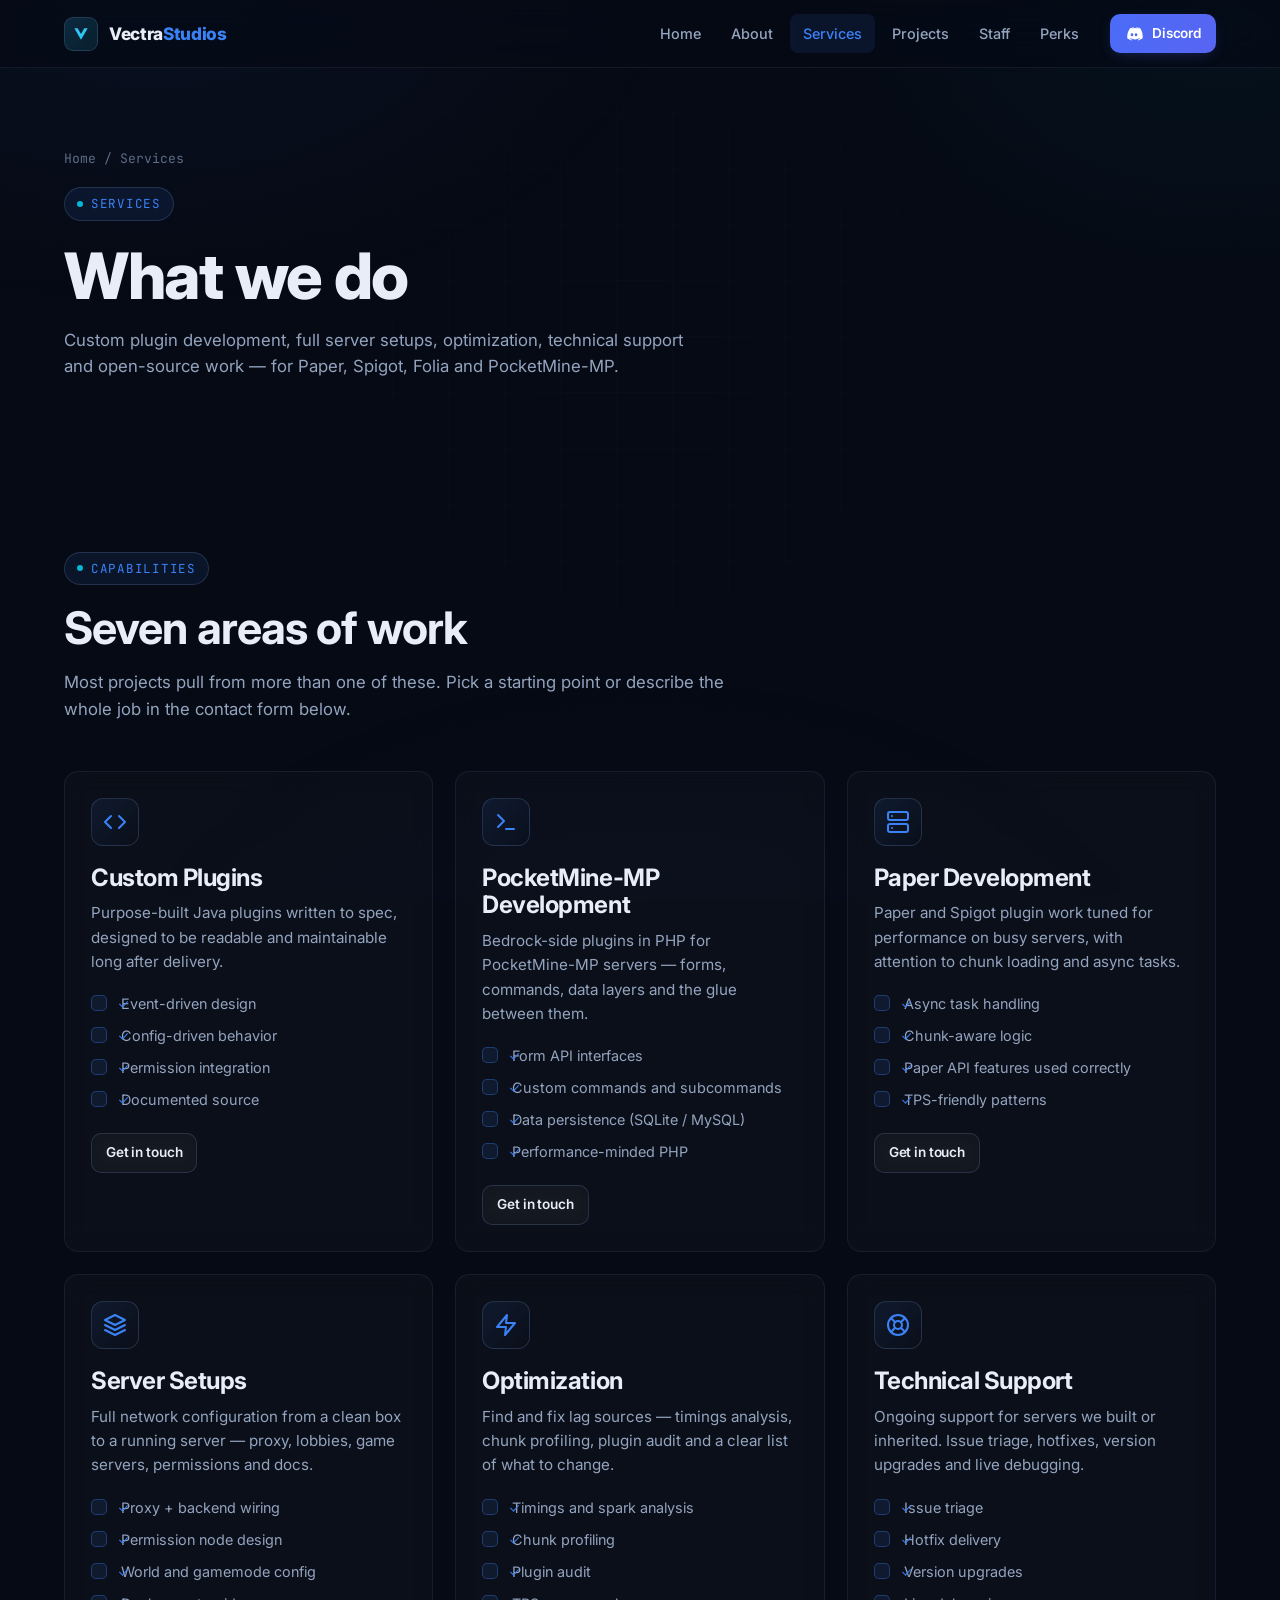
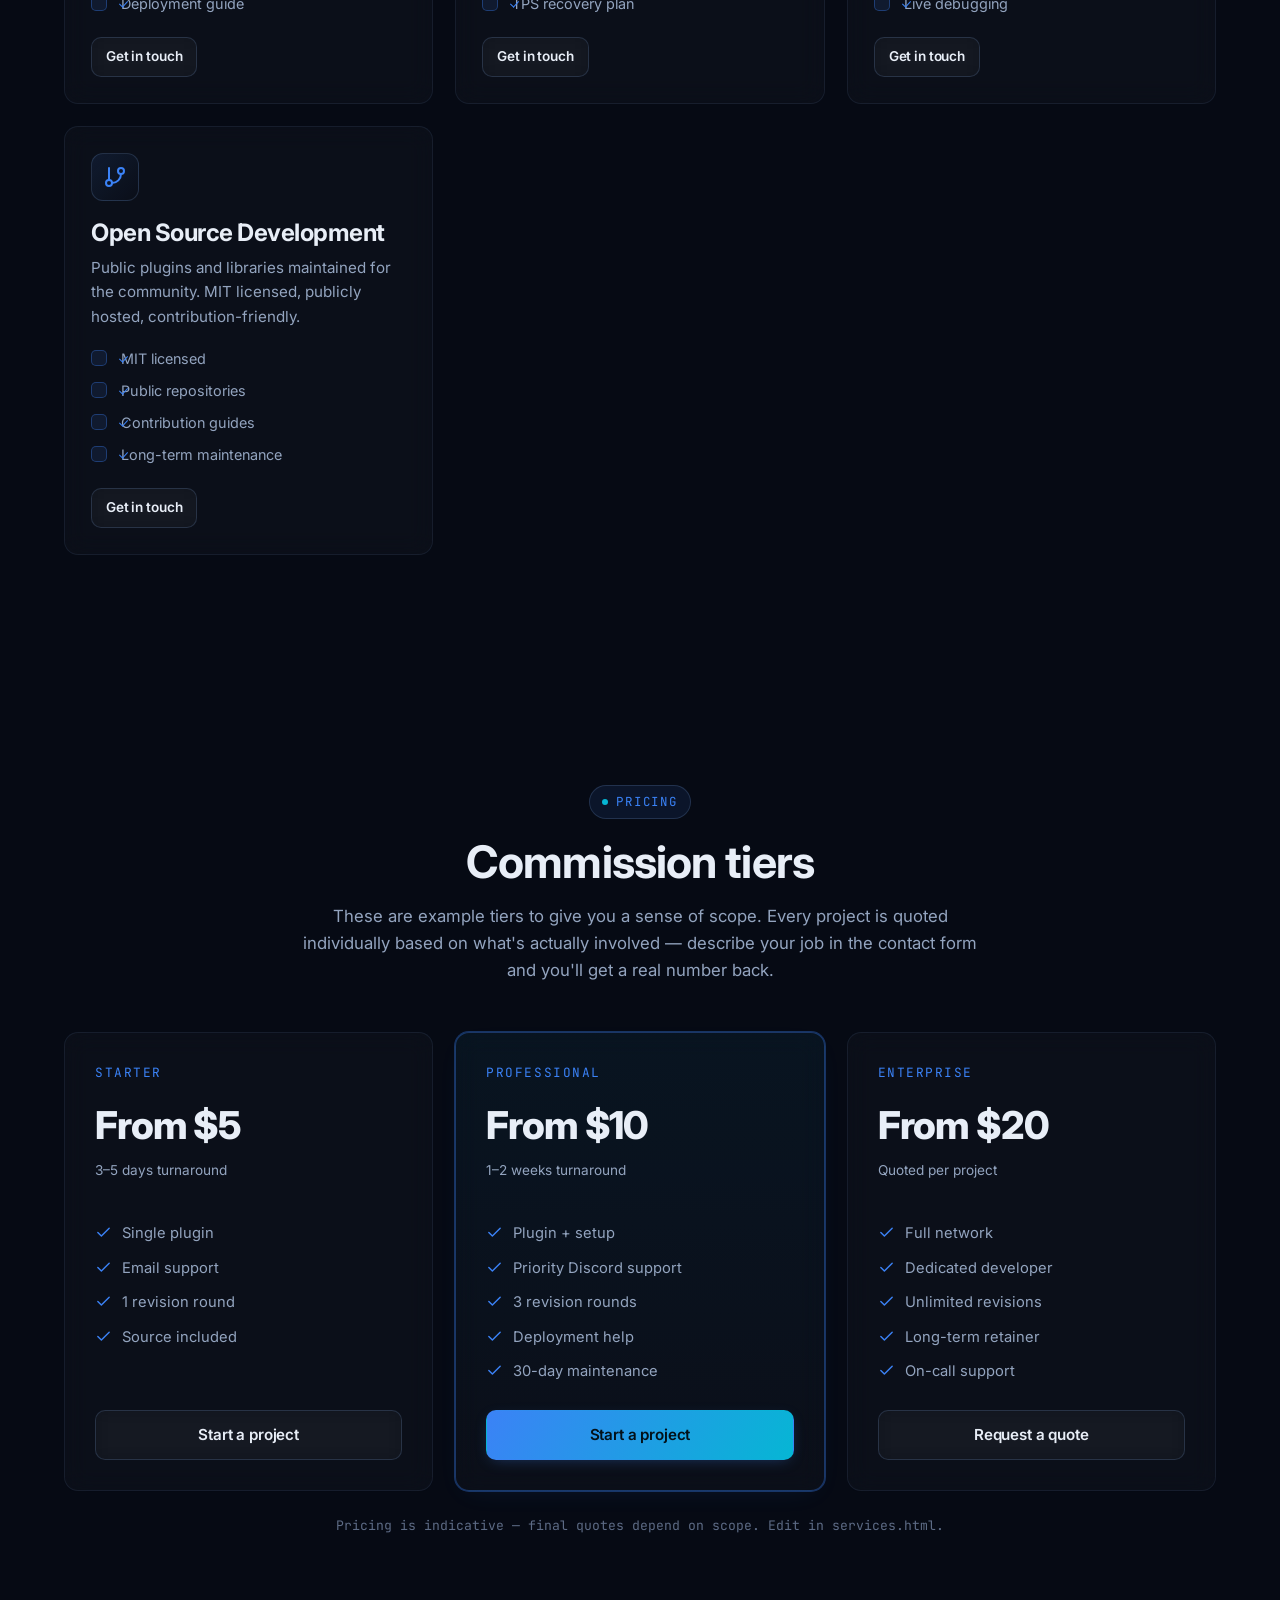
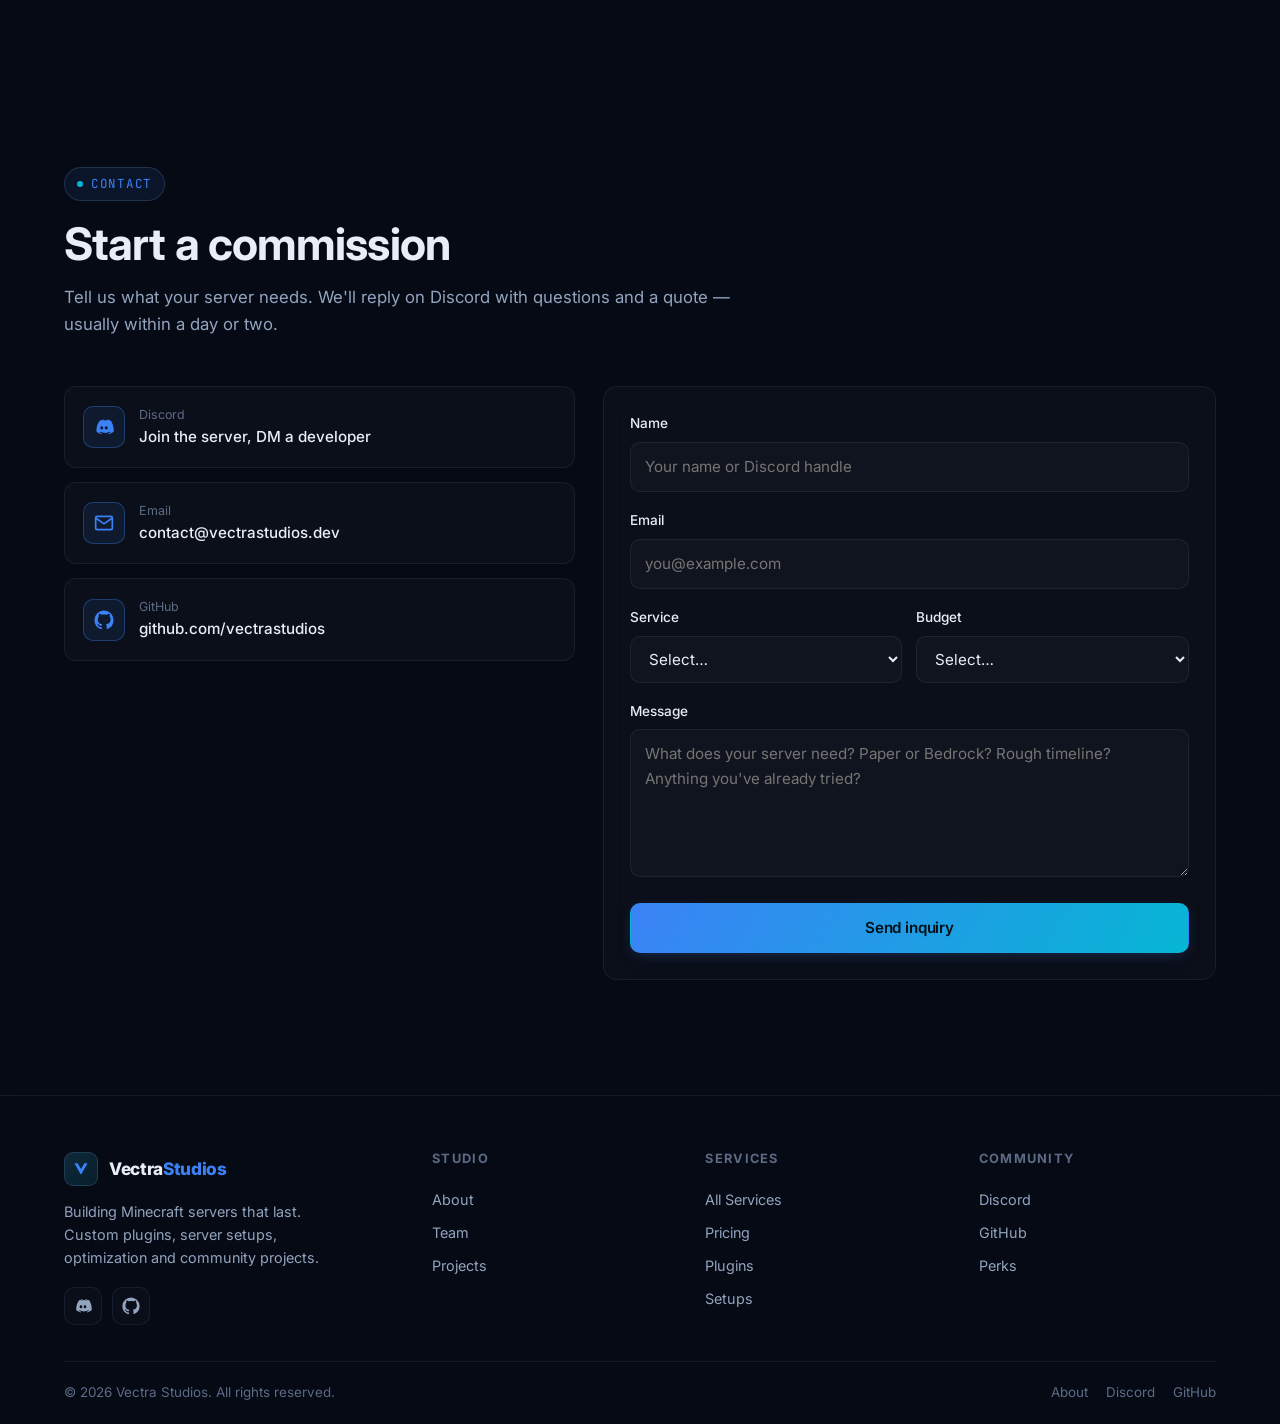
==== services.html @ 17554363 "website" ====
<!DOCTYPE html>
<html lang="en">
<head>
  <meta charset="UTF-8" />
  <meta name="viewport" content="width=device-width, initial-scale=1.0" />
  <title>Services — Vectra Studios</title>
  <meta name="description" content="Custom Minecraft plugin development, server setups, optimization, technical support and open-source work from Vectra Studios. Commission tiers and contact form included." />
  <meta name="author" content="Vectra Studios" />
  <meta name="theme-color" content="#060a14" />
  <meta property="og:type" content="website" />
  <meta property="og:title" content="Services — Vectra Studios" />
  <meta property="og:description" content="Custom Minecraft plugins, server setups, optimization, support and open-source development." />
  <meta property="og:image" content="assets/backgrounds/hero-bg.png" />
  <meta name="twitter:card" content="summary_large_image" />
  <link rel="icon" type="image/svg+xml" href="assets/icons/favicon.svg" />
  <link rel="preconnect" href="https://fonts.googleapis.com" />
  <link rel="stylesheet" href="css/style.css" />
</head>
<body>
  <div class="page-loader"><div class="loader-mark"></div></div>

  <header class="navbar">
    <div class="nav-inner">
      <a href="index.html" class="brand" aria-label="Vectra Studios home">
        <span class="brand-mark">
          <svg viewBox="0 0 24 24" fill="none" xmlns="http://www.w3.org/2000/svg">
            <defs><linearGradient id="bg1" x1="0" y1="0" x2="1" y2="1"><stop offset="0" stop-color="#38bdf8"/><stop offset="1" stop-color="#22d3ee"/></linearGradient></defs>
            <path d="M4 5 L12 19 L20 5 L16 5 L12 12 L8 5 Z" fill="url(#bg1)"/>
          </svg>
        </span>
        <span>Vectra<b>Studios</b></span>
      </a>
      <div class="nav-collapsible">
        <nav class="nav-links" aria-label="Primary navigation">
          <a href="index.html">Home</a>
          <a href="about.html">About</a>
          <a href="services.html">Services</a>
          <a href="projects.html">Projects</a>
          <a href="staff.html">Staff</a>
          <a href="perks.html">Perks</a>
        </nav>
        <div class="nav-actions">
          <a class="btn btn-discord btn-sm" data-discord href="#" target="_blank" rel="noopener noreferrer">
            <svg width="16" height="16" viewBox="0 0 24 24" fill="currentColor"><path d="M20.3 4.4A19.8 19.8 0 0 0 15.4 3l-.3.5c1.6.4 2.9 1 4.1 1.8a13.6 13.6 0 0 0-11.3 0c1.2-.8 2.6-1.4 4.1-1.8L11.7 3a19.8 19.8 0 0 0-4.9 1.4C3.5 8.9 2.7 13.3 3 17.6a19.9 19.9 0 0 0 6 3l.5-.8c-1-.4-2-.9-2.9-1.5l.7-.5a14.2 14.2 0 0 0 12 0l.7.5c-.9.6-1.9 1.1-2.9 1.5l.5.8a19.9 19.9 0 0 0 6-3c.4-5-.9-9.4-3.3-13.2ZM9.3 15c-1 0-1.8-.9-1.8-2s.8-2 1.8-2 1.8.9 1.8 2-.8 2-1.8 2Zm5.4 0c-1 0-1.8-.9-1.8-2s.8-2 1.8-2 1.8.9 1.8 2-.8 2-1.8 2Z"/></svg>
            Discord
          </a>
        </div>
      </div>
      <button class="nav-toggle" aria-label="Toggle menu" aria-expanded="false"><span></span></button>
    </div>
  </header>

  <main>
    <!-- ===== Page header ===== -->
    <section class="page-header">
      <div class="container">
        <nav class="breadcrumb" aria-label="Breadcrumb">
          <a href="index.html">Home</a>
          <span>/</span>
          <span>Services</span>
        </nav>
        <span class="eyebrow">Services</span>
        <h1>What we do</h1>
        <p>Custom plugin development, full server setups, optimization, technical support and open-source work — for Paper, Spigot, Folia and PocketMine-MP.</p>
      </div>
    </section>

    <!-- ===== Services grid ===== -->
    <section class="section">
      <div class="container">
        <div class="section-head" data-reveal>
          <span class="eyebrow">Capabilities</span>
          <h2>Seven areas of work</h2>
          <p>Most projects pull from more than one of these. Pick a starting point or describe the whole job in the contact form below.</p>
        </div>
        <div class="grid grid-3">
          <article class="card card-glow svc-card" id="plugins" data-reveal data-reveal-delay="0s">
            <div class="svc-icon"><svg viewBox="0 0 24 24" fill="none" stroke="currentColor" stroke-width="2" stroke-linecap="round" stroke-linejoin="round"><polyline points="16 18 22 12 16 6"/><polyline points="8 6 2 12 8 18"/></svg></div>
            <h3>Custom Plugins</h3>
            <p>Purpose-built Java plugins written to spec, designed to be readable and maintainable long after delivery.</p>
            <ul class="svc-features">
              <li><span>Event-driven design</span></li>
              <li><span>Config-driven behavior</span></li>
              <li><span>Permission integration</span></li>
              <li><span>Documented source</span></li>
            </ul>
            <a class="btn btn-ghost btn-sm" data-discord href="#" target="_blank" rel="noopener noreferrer">Get in touch</a>
          </article>

          <article class="card card-glow svc-card" data-reveal data-reveal-delay="0.08s">
            <div class="svc-icon"><svg viewBox="0 0 24 24" fill="none" stroke="currentColor" stroke-width="2" stroke-linecap="round" stroke-linejoin="round"><polyline points="4 17 10 11 4 5"/><line x1="12" y1="19" x2="20" y2="19"/></svg></div>
            <h3>PocketMine-MP Development</h3>
            <p>Bedrock-side plugins in PHP for PocketMine-MP servers — forms, commands, data layers and the glue between them.</p>
            <ul class="svc-features">
              <li><span>Form API interfaces</span></li>
              <li><span>Custom commands and subcommands</span></li>
              <li><span>Data persistence (SQLite / MySQL)</span></li>
              <li><span>Performance-minded PHP</span></li>
            </ul>
            <a class="btn btn-ghost btn-sm" data-discord href="#" target="_blank" rel="noopener noreferrer">Get in touch</a>
          </article>

          <article class="card card-glow svc-card" data-reveal data-reveal-delay="0.16s">
            <div class="svc-icon"><svg viewBox="0 0 24 24" fill="none" stroke="currentColor" stroke-width="2" stroke-linecap="round" stroke-linejoin="round"><rect x="2" y="2" width="20" height="8" rx="2"/><rect x="2" y="14" width="20" height="8" rx="2"/><line x1="6" y1="6" x2="6.01" y2="6"/><line x1="6" y1="18" x2="6.01" y2="18"/></svg></div>
            <h3>Paper Development</h3>
            <p>Paper and Spigot plugin work tuned for performance on busy servers, with attention to chunk loading and async tasks.</p>
            <ul class="svc-features">
              <li><span>Async task handling</span></li>
              <li><span>Chunk-aware logic</span></li>
              <li><span>Paper API features used correctly</span></li>
              <li><span>TPS-friendly patterns</span></li>
            </ul>
            <a class="btn btn-ghost btn-sm" data-discord href="#" target="_blank" rel="noopener noreferrer">Get in touch</a>
          </article>

          <article class="card card-glow svc-card" id="setups" data-reveal data-reveal-delay="0s">
            <div class="svc-icon"><svg viewBox="0 0 24 24" fill="none" stroke="currentColor" stroke-width="2" stroke-linecap="round" stroke-linejoin="round"><polygon points="12 2 2 7 12 12 22 7 12 2"/><polyline points="2 17 12 22 22 17"/><polyline points="2 12 12 17 22 12"/></svg></div>
            <h3>Server Setups</h3>
            <p>Full network configuration from a clean box to a running server — proxy, lobbies, game servers, permissions and docs.</p>
            <ul class="svc-features">
              <li><span>Proxy + backend wiring</span></li>
              <li><span>Permission node design</span></li>
              <li><span>World and gamemode config</span></li>
              <li><span>Deployment guide</span></li>
            </ul>
            <a class="btn btn-ghost btn-sm" data-discord href="#" target="_blank" rel="noopener noreferrer">Get in touch</a>
          </article>

          <article class="card card-glow svc-card" id="optimization" data-reveal data-reveal-delay="0.08s">
            <div class="svc-icon"><svg viewBox="0 0 24 24" fill="none" stroke="currentColor" stroke-width="2" stroke-linecap="round" stroke-linejoin="round"><polygon points="13 2 3 14 12 14 11 22 21 10 12 10 13 2"/></svg></div>
            <h3>Optimization</h3>
            <p>Find and fix lag sources — timings analysis, chunk profiling, plugin audit and a clear list of what to change.</p>
            <ul class="svc-features">
              <li><span>Timings and spark analysis</span></li>
              <li><span>Chunk profiling</span></li>
              <li><span>Plugin audit</span></li>
              <li><span>TPS recovery plan</span></li>
            </ul>
            <a class="btn btn-ghost btn-sm" data-discord href="#" target="_blank" rel="noopener noreferrer">Get in touch</a>
          </article>

          <article class="card card-glow svc-card" data-reveal data-reveal-delay="0.16s">
            <div class="svc-icon"><svg viewBox="0 0 24 24" fill="none" stroke="currentColor" stroke-width="2" stroke-linecap="round" stroke-linejoin="round"><circle cx="12" cy="12" r="10"/><circle cx="12" cy="12" r="4"/><line x1="4.93" y1="4.93" x2="9.17" y2="9.17"/><line x1="14.83" y1="14.83" x2="19.07" y2="19.07"/><line x1="14.83" y1="9.17" x2="19.07" y2="4.93"/><line x1="9.17" y1="14.83" x2="4.93" y2="19.07"/></svg></div>
            <h3>Technical Support</h3>
            <p>Ongoing support for servers we built or inherited. Issue triage, hotfixes, version upgrades and live debugging.</p>
            <ul class="svc-features">
              <li><span>Issue triage</span></li>
              <li><span>Hotfix delivery</span></li>
              <li><span>Version upgrades</span></li>
              <li><span>Live debugging</span></li>
            </ul>
            <a class="btn btn-ghost btn-sm" data-discord href="#" target="_blank" rel="noopener noreferrer">Get in touch</a>
          </article>

          <article class="card card-glow svc-card" data-reveal data-reveal-delay="0.08s">
            <div class="svc-icon"><svg viewBox="0 0 24 24" fill="none" stroke="currentColor" stroke-width="2" stroke-linecap="round" stroke-linejoin="round"><line x1="6" y1="3" x2="6" y2="15"/><circle cx="18" cy="6" r="3"/><circle cx="6" cy="18" r="3"/><path d="M18 9a9 9 0 0 1-9 9"/></svg></div>
            <h3>Open Source Development</h3>
            <p>Public plugins and libraries maintained for the community. MIT licensed, publicly hosted, contribution-friendly.</p>
            <ul class="svc-features">
              <li><span>MIT licensed</span></li>
              <li><span>Public repositories</span></li>
              <li><span>Contribution guides</span></li>
              <li><span>Long-term maintenance</span></li>
            </ul>
            <a class="btn btn-ghost btn-sm" data-discord href="#" target="_blank" rel="noopener noreferrer">Get in touch</a>
          </article>
        </div>
      </div>
    </section>

    <!-- ===== Pricing ===== -->
    <section class="section" id="pricing">
      <div class="container">
        <div class="section-head center" data-reveal>
          <span class="eyebrow">Pricing</span>
          <h2>Commission tiers</h2>
          <p>These are example tiers to give you a sense of scope. Every project is quoted individually based on what's actually involved — describe your job in the contact form and you'll get a real number back.</p>
        </div>
        <div class="grid grid-3">
          <article class="card price-card" data-reveal data-reveal-delay="0s">
            <div class="tier">Starter</div>
            <div class="price">From $5</div>
            <div class="turn">3–5 days turnaround</div>
            <ul>
              <li><svg viewBox="0 0 24 24" fill="none" stroke="currentColor" stroke-width="2" stroke-linecap="round" stroke-linejoin="round"><polyline points="20 6 9 17 4 12"/></svg><span>Single plugin</span></li>
              <li><svg viewBox="0 0 24 24" fill="none" stroke="currentColor" stroke-width="2" stroke-linecap="round" stroke-linejoin="round"><polyline points="20 6 9 17 4 12"/></svg><span>Email support</span></li>
              <li><svg viewBox="0 0 24 24" fill="none" stroke="currentColor" stroke-width="2" stroke-linecap="round" stroke-linejoin="round"><polyline points="20 6 9 17 4 12"/></svg><span>1 revision round</span></li>
              <li><svg viewBox="0 0 24 24" fill="none" stroke="currentColor" stroke-width="2" stroke-linecap="round" stroke-linejoin="round"><polyline points="20 6 9 17 4 12"/></svg><span>Source included</span></li>
            </ul>
            <a class="btn btn-ghost btn-block" href="#contact">Start a project</a>
          </article>

          <article class="card price-card featured" data-reveal data-reveal-delay="0.08s">
            <div class="tier">Professional</div>
            <div class="price">From $10</div>
            <div class="turn">1–2 weeks turnaround</div>
            <ul>
              <li><svg viewBox="0 0 24 24" fill="none" stroke="currentColor" stroke-width="2" stroke-linecap="round" stroke-linejoin="round"><polyline points="20 6 9 17 4 12"/></svg><span>Plugin + setup</span></li>
              <li><svg viewBox="0 0 24 24" fill="none" stroke="currentColor" stroke-width="2" stroke-linecap="round" stroke-linejoin="round"><polyline points="20 6 9 17 4 12"/></svg><span>Priority Discord support</span></li>
              <li><svg viewBox="0 0 24 24" fill="none" stroke="currentColor" stroke-width="2" stroke-linecap="round" stroke-linejoin="round"><polyline points="20 6 9 17 4 12"/></svg><span>3 revision rounds</span></li>
              <li><svg viewBox="0 0 24 24" fill="none" stroke="currentColor" stroke-width="2" stroke-linecap="round" stroke-linejoin="round"><polyline points="20 6 9 17 4 12"/></svg><span>Deployment help</span></li>
              <li><svg viewBox="0 0 24 24" fill="none" stroke="currentColor" stroke-width="2" stroke-linecap="round" stroke-linejoin="round"><polyline points="20 6 9 17 4 12"/></svg><span>30-day maintenance</span></li>
            </ul>
            <a class="btn btn-primary btn-block" href="#contact">Start a project</a>
          </article>

          <article class="card price-card" data-reveal data-reveal-delay="0.16s">
            <div class="tier">Enterprise</div>
            <div class="price">From $20</div>
            <div class="turn">Quoted per project</div>
            <ul>
              <li><svg viewBox="0 0 24 24" fill="none" stroke="currentColor" stroke-width="2" stroke-linecap="round" stroke-linejoin="round"><polyline points="20 6 9 17 4 12"/></svg><span>Full network</span></li>
              <li><svg viewBox="0 0 24 24" fill="none" stroke="currentColor" stroke-width="2" stroke-linecap="round" stroke-linejoin="round"><polyline points="20 6 9 17 4 12"/></svg><span>Dedicated developer</span></li>
              <li><svg viewBox="0 0 24 24" fill="none" stroke="currentColor" stroke-width="2" stroke-linecap="round" stroke-linejoin="round"><polyline points="20 6 9 17 4 12"/></svg><span>Unlimited revisions</span></li>
              <li><svg viewBox="0 0 24 24" fill="none" stroke="currentColor" stroke-width="2" stroke-linecap="round" stroke-linejoin="round"><polyline points="20 6 9 17 4 12"/></svg><span>Long-term retainer</span></li>
              <li><svg viewBox="0 0 24 24" fill="none" stroke="currentColor" stroke-width="2" stroke-linecap="round" stroke-linejoin="round"><polyline points="20 6 9 17 4 12"/></svg><span>On-call support</span></li>
            </ul>
            <a class="btn btn-ghost btn-block" href="#contact">Request a quote</a>
          </article>
        </div>
        <p class="text-dim mono mt-6" style="font-size:.82rem;text-align:center">
          Pricing is indicative — final quotes depend on scope. Edit in services.html.
        </p>
      </div>
    </section>

    <!-- ===== Contact ===== -->
    <section class="section" id="contact">
      <div class="container">
        <div class="section-head" data-reveal>
          <span class="eyebrow">Contact</span>
          <h2>Start a commission</h2>
          <p>Tell us what your server needs. We'll reply on Discord with questions and a quote — usually within a day or two.</p>
        </div>
        <div class="contact-grid">
          <div class="flex" style="flex-direction:column;gap:14px" data-reveal="left">
            <a class="contact-channel" data-discord href="#" target="_blank" rel="noopener noreferrer">
              <div class="ic"><svg viewBox="0 0 24 24" fill="currentColor"><path d="M20.3 4.4A19.8 19.8 0 0 0 15.4 3l-.3.5c1.6.4 2.9 1 4.1 1.8a13.6 13.6 0 0 0-11.3 0c1.2-.8 2.6-1.4 4.1-1.8L11.7 3a19.8 19.8 0 0 0-4.9 1.4C3.5 8.9 2.7 13.3 3 17.6a19.9 19.9 0 0 0 6 3l.5-.8c-1-.4-2-.9-2.9-1.5l.7-.5a14.2 14.2 0 0 0 12 0l.7.5c-.9.6-1.9 1.1-2.9 1.5l.5.8a19.9 19.9 0 0 0 6-3c.4-5-.9-9.4-3.3-13.2ZM9.3 15c-1 0-1.8-.9-1.8-2s.8-2 1.8-2 1.8.9 1.8 2-.8 2-1.8 2Zm5.4 0c-1 0-1.8-.9-1.8-2s.8-2 1.8-2 1.8.9 1.8 2-.8 2-1.8 2Z"/></svg></div>
              <div class="meta">
                <div class="k">Discord</div>
                <div class="v">Join the server, DM a developer</div>
              </div>
            </a>
            <a class="contact-channel" href="mailto:contact@vectrastudios.dev">
              <div class="ic"><svg viewBox="0 0 24 24" fill="none" stroke="currentColor" stroke-width="2"><path d="M4 4h16c1.1 0 2 .9 2 2v12c0 1.1-.9 2-2 2H4c-1.1 0-2-.9-2-2V6c0-1.1.9-2 2-2z"/><polyline points="22,6 12,13 2,6"/></svg></div>
              <div class="meta">
                <div class="k">Email</div>
                <div class="v">contact@vectrastudios.dev</div>
              </div>
            </a>
            <a class="contact-channel" href="https://github.com/vectrastudios" target="_blank" rel="noopener noreferrer">
              <div class="ic"><svg viewBox="0 0 24 24" fill="currentColor"><path d="M12 .5A11.5 11.5 0 0 0 .5 12 11.5 11.5 0 0 0 8.4 23c.6.1.8-.3.8-.6v-2c-3.3.7-4-1.6-4-1.6-.6-1.4-1.3-1.7-1.3-1.7-1.1-.7.1-.7.1-.7 1.2.1 1.8 1.2 1.8 1.2 1 1.8 2.8 1.3 3.5 1 .1-.8.4-1.3.8-1.6-2.7-.3-5.5-1.3-5.5-6 0-1.3.5-2.4 1.2-3.2 0-.4-.5-1.6.2-3.2 0 0 1-.3 3.3 1.2a11 11 0 0 1 6 0c2.3-1.5 3.3-1.2 3.3-1.2.7 1.6.2 2.8.1 3.2.8.8 1.2 1.9 1.2 3.2 0 4.6-2.8 5.6-5.5 6 .4.3.8 1 .8 2.1v3.1c0 .3.2.7.8.6A11.5 11.5 0 0 0 23.5 12 11.5 11.5 0 0 0 12 .5Z"/></svg></div>
              <div class="meta">
                <div class="k">GitHub</div>
                <div class="v">github.com/vectrastudios</div>
              </div>
            </a>
          </div>

          <div class="card" data-reveal="right">
            <form id="contact-form" novalidate>
              <div class="field-group">
                <label for="cf-name">Name</label>
                <input id="cf-name" name="name" type="text" placeholder="Your name or Discord handle" required />
                <div class="field-error" style="display:none;font-size:.78rem;color:var(--danger);margin-top:6px">Name is required.</div>
              </div>
              <div class="field-group">
                <label for="cf-email">Email</label>
                <input id="cf-email" name="email" type="email" placeholder="you@example.com" required />
                <div class="field-error" style="display:none;font-size:.78rem;color:var(--danger);margin-top:6px">A valid email is required.</div>
              </div>
              <div class="grid grid-2" style="gap:14px">
                <div class="field-group">
                  <label for="cf-service">Service</label>
                  <select id="cf-service" name="service" required>
                    <option value="" disabled selected>Select…</option>
                    <option value="Custom Plugin">Custom Plugin</option>
                    <option value="Server Setup">Server Setup</option>
                    <option value="Optimization">Optimization</option>
                    <option value="Support">Support</option>
                    <option value="Other">Other</option>
                  </select>
                  <div class="field-error" style="display:none;font-size:.78rem;color:var(--danger);margin-top:6px">Select a service.</div>
                </div>
                <div class="field-group">
                  <label for="cf-budget">Budget</label>
                  <select id="cf-budget" name="budget" required>
                    <option value="" disabled selected>Select…</option>
                    <option value="Under $50">Under $50</option>
                    <option value="$50–$200">$50–$200</option>
                    <option value="$200–$500">$200–$500</option>
                    <option value="$500+">$500+</option>
                  </select>
                  <div class="field-error" style="display:none;font-size:.78rem;color:var(--danger);margin-top:6px">Select a budget range.</div>
                </div>
              </div>
              <div class="field-group">
                <label for="cf-message">Message</label>
                <textarea id="cf-message" name="message" rows="5" placeholder="What does your server need? Paper or Bedrock? Rough timeline? Anything you've already tried?" required></textarea>
                <div class="field-error" style="display:none;font-size:.78rem;color:var(--danger);margin-top:6px">Tell us a little about the project.</div>
              </div>
              <button class="btn btn-primary btn-block" type="submit">Send inquiry</button>
            </form>
          </div>
        </div>
      </div>
    </section>
  </main>

  <footer class="footer">
    <div class="container">
      <div class="footer-top">
        <div class="footer-brand">
          <a href="index.html" class="brand">
            <span class="brand-mark"><svg viewBox="0 0 24 24" fill="none"><path d="M4 5 L12 19 L20 5 L16 5 L12 12 L8 5 Z" fill="#3b82f6"/></svg></span>
            <span>Vectra<b>Studios</b></span>
          </a>
          <p>Building Minecraft servers that last. Custom plugins, server setups, optimization and community projects.</p>
          <div class="footer-social">
            <a data-discord href="#" aria-label="Discord" target="_blank" rel="noopener noreferrer"><svg viewBox="0 0 24 24" fill="currentColor"><path d="M20.3 4.4A19.8 19.8 0 0 0 15.4 3l-.3.5c1.6.4 2.9 1 4.1 1.8a13.6 13.6 0 0 0-11.3 0c1.2-.8 2.6-1.4 4.1-1.8L11.7 3a19.8 19.8 0 0 0-4.9 1.4C3.5 8.9 2.7 13.3 3 17.6a19.9 19.9 0 0 0 6 3l.5-.8c-1-.4-2-.9-2.9-1.5l.7-.5a14.2 14.2 0 0 0 12 0l.7.5c-.9.6-1.9 1.1-2.9 1.5l.5.8a19.9 19.9 0 0 0 6-3c.4-5-.9-9.4-3.3-13.2ZM9.3 15c-1 0-1.8-.9-1.8-2s.8-2 1.8-2 1.8.9 1.8 2-.8 2-1.8 2Zm5.4 0c-1 0-1.8-.9-1.8-2s.8-2 1.8-2 1.8.9 1.8 2-.8 2-1.8 2Z"/></svg></a>
            <a href="https://github.com/vectrastudios" aria-label="GitHub" target="_blank" rel="noopener noreferrer"><svg viewBox="0 0 24 24" fill="currentColor"><path d="M12 .5A11.5 11.5 0 0 0 .5 12 11.5 11.5 0 0 0 8.4 23c.6.1.8-.3.8-.6v-2c-3.3.7-4-1.6-4-1.6-.6-1.4-1.3-1.7-1.3-1.7-1.1-.7.1-.7.1-.7 1.2.1 1.8 1.2 1.8 1.2 1 1.8 2.8 1.3 3.5 1 .1-.8.4-1.3.8-1.6-2.7-.3-5.5-1.3-5.5-6 0-1.3.5-2.4 1.2-3.2 0-.4-.5-1.6.2-3.2 0 0 1-.3 3.3 1.2a11 11 0 0 1 6 0c2.3-1.5 3.3-1.2 3.3-1.2.7 1.6.2 2.8.1 3.2.8.8 1.2 1.9 1.2 3.2 0 4.6-2.8 5.6-5.5 6 .4.3.8 1 .8 2.1v3.1c0 .3.2.7.8.6A11.5 11.5 0 0 0 23.5 12 11.5 11.5 0 0 0 12 .5Z"/></svg></a>
          </div>
        </div>
        <div class="footer-col">
          <h4>Studio</h4>
          <a href="about.html">About</a>
          <a href="staff.html">Team</a>
          <a href="projects.html">Projects</a>
        </div>
        <div class="footer-col">
          <h4>Services</h4>
          <a href="services.html">All Services</a>
          <a href="services.html#pricing">Pricing</a>
          <a href="services.html#plugins">Plugins</a>
          <a href="services.html#setups">Setups</a>
        </div>
        <div class="footer-col">
          <h4>Community</h4>
          <a data-discord href="#">Discord</a>
          <a href="https://github.com/vectrastudios">GitHub</a>
          <a href="perks.html">Perks</a>
        </div>
      </div>
      <div class="footer-bottom">
        <div>&copy; <span data-year>2025</span> Vectra Studios. All rights reserved.</div>
        <div class="links">
          <a href="about.html">About</a>
          <a data-discord href="#">Discord</a>
          <a href="https://github.com/vectrastudios">GitHub</a>
        </div>
      </div>
    </div>
  </footer>

  <script src="js/config.js"></script>
  <script src="js/main.js"></script>
  <script>
    (function () {
      var form = document.getElementById("contact-form");
      if (!form) return;

      function setError(field, on) {
        var group = field.closest(".field-group");
        if (!group) return;
        group.classList.toggle("invalid", !!on);
        var err = group.querySelector(".field-error");
        if (err) err.style.display = on ? "block" : "none";
      }

      form.addEventListener("submit", function (e) {
        e.preventDefault();
        var fields = form.querySelectorAll("[required]");
        var valid = true;
        fields.forEach(function (f) {
          var empty = !f.value || !f.value.trim();
          if (f.type === "email") {
            var ok = /^[^\s@]+@[^\s@]+\.[^\s@]+$/.test(f.value.trim());
            setError(f, !ok);
            if (!ok) valid = false;
          } else {
            setError(f, empty);
            if (empty) valid = false;
          }
        });

        if (!valid) {
          if (window.showToast) window.showToast("Please fill in all required fields.", "error");
          return;
        }

        var entry = {
          name: form.name.value.trim(),
          email: form.email.value.trim(),
          service: form.service.value,
          budget: form.budget.value,
          message: form.message.value.trim(),
          submittedAt: new Date().toISOString()
        };

        var key = "vectra_inquiries";
        var arr = [];
        try {
          arr = JSON.parse(localStorage.getItem(key) || "[]");
        } catch (_) { arr = []; }
        arr.push(entry);
        try {
          localStorage.setItem(key, JSON.stringify(arr));
        } catch (_) {}

        if (window.showToast) {
          window.showToast("Inquiry submitted. We'll respond on Discord.", "success");
        }
        form.reset();
      });
    })();
  </script>
</body>
</html>
---- css/style.css ----
/* ==========================================================================
   Vectra Studios — Design System
   Dark · Blue & Cyan · Glassmorphism · Premium
   Pure static CSS — no preprocessor, no build step.
   ========================================================================== */

/* ---------- Fonts ---------- */
@import url("https://fonts.googleapis.com/css2?family=Inter:wght@400;500;600;700;800&family=JetBrains+Mono:wght@400;500;600&display=swap");

/* ---------- Design Tokens ---------- */
:root {
  /* Backgrounds */
  --bg: #060a14;
  --bg-2: #090f1d;
  --bg-3: #0c1426;

  /* Surfaces (glassmorphism) */
  --surface: rgba(255, 255, 255, 0.025);
  --surface-2: rgba(255, 255, 255, 0.045);
  --surface-hover: rgba(255, 255, 255, 0.065);
  --surface-solid: #0d1424;

  /* Borders */
  --border: rgba(125, 165, 220, 0.10);
  --border-strong: rgba(125, 165, 220, 0.20);
  --border-accent: rgba(59, 130, 246, 0.35);

  /* Text */
  --text: #e8eef7;
  --text-muted: #93a4bf;
  --text-dim: #5d6b85;

  /* Accents (blue → cyan, muted — no neon) */
  --accent: #3b82f6;
  --accent-2: #06b6d4;
  --accent-3: #2563eb;
  --accent-soft: rgba(59, 130, 246, 0.10);
  --accent-glow: rgba(59, 130, 246, 0.18);

  /* Status */
  --success: #34d399;
  --warn: #fbbf24;
  --danger: #f87171;

  /* Layout */
  --maxw: 1200px;
  --radius: 14px;
  --radius-sm: 10px;
  --radius-lg: 20px;

  /* Shadows */
  --shadow: 0 10px 40px -12px rgba(0, 0, 0, 0.6);
  --shadow-glow: 0 0 0 1px var(--border-accent), 0 8px 28px -12px rgba(59, 130, 246, 0.12);

  /* Motion */
  --ease: cubic-bezier(0.22, 1, 0.36, 1);
  --dur: 0.4s;

  --nav-h: 68px;
}

/* ---------- Reset ---------- */
*,
*::before,
*::after { box-sizing: border-box; margin: 0; padding: 0; }

html { scroll-behavior: smooth; -webkit-text-size-adjust: 100%; }

body {
  font-family: "Inter", system-ui, -apple-system, "Segoe UI", sans-serif;
  background: var(--bg);
  color: var(--text);
  line-height: 1.6;
  min-height: 100vh;
  display: flex;
  flex-direction: column;
  overflow-x: hidden;
  -webkit-font-smoothing: antialiased;
  text-rendering: optimizeLegibility;
}

/* Ambient background — subtle, muted */
body::before {
  content: "";
  position: fixed;
  inset: 0;
  z-index: -2;
  background:
    radial-gradient(900px 600px at 12% -5%, rgba(59, 130, 246, 0.06), transparent 60%),
    radial-gradient(800px 600px at 95% 0%, rgba(6, 182, 212, 0.05), transparent 55%),
    radial-gradient(1000px 700px at 50% 120%, rgba(37, 99, 235, 0.04), transparent 60%);
  pointer-events: none;
}
body::after {
  content: "";
  position: fixed;
  inset: 0;
  z-index: -2;
  background-image:
    linear-gradient(rgba(125, 165, 220, 0.025) 1px, transparent 1px),
    linear-gradient(90deg, rgba(125, 165, 220, 0.025) 1px, transparent 1px);
  background-size: 56px 56px;
  mask-image: radial-gradient(circle at 50% 40%, black, transparent 80%);
  -webkit-mask-image: radial-gradient(circle at 50% 40%, black, transparent 80%);
  pointer-events: none;
}

img { max-width: 100%; display: block; }
a { color: inherit; text-decoration: none; }
button { font: inherit; cursor: pointer; border: none; background: none; color: inherit; }
input, textarea, select { font: inherit; color: inherit; }
ul { list-style: none; }

/* ---------- Typography ---------- */
h1, h2, h3, h4 { line-height: 1.15; font-weight: 700; letter-spacing: -0.02em; }
h1 { font-size: clamp(2.4rem, 6vw, 4rem); font-weight: 800; }
h2 { font-size: clamp(1.8rem, 4vw, 2.8rem); }
h3 { font-size: clamp(1.2rem, 2.4vw, 1.5rem); }
p { color: var(--text-muted); }
.mono { font-family: "JetBrains Mono", ui-monospace, monospace; }

.text-accent { color: var(--accent); }
.text-cyan { color: var(--accent-2); }
.text-muted { color: var(--text-muted); }
.text-dim { color: var(--text-dim); }
.gradient-text {
  background: linear-gradient(120deg, var(--accent) 10%, var(--accent-2) 90%);
  -webkit-background-clip: text;
  background-clip: text;
  color: transparent;
}

/* ---------- Layout helpers ---------- */
.container {
  width: 100%;
  max-width: var(--maxw);
  margin: 0 auto;
  padding: 0 24px;
}
.section { padding: clamp(64px, 9vw, 120px) 0; }
.section-sm { padding: clamp(48px, 6vw, 80px) 0; }
main { flex: 1 0 auto; }

.section-head { max-width: 680px; margin-bottom: 48px; }
.section-head.center { margin-inline: auto; text-align: center; }
.eyebrow {
  display: inline-flex;
  align-items: center;
  gap: 8px;
  font-family: "JetBrains Mono", monospace;
  font-size: 0.78rem;
  letter-spacing: 0.14em;
  text-transform: uppercase;
  color: var(--accent);
  padding: 6px 12px;
  border: 1px solid var(--border-strong);
  border-radius: 999px;
  background: var(--accent-soft);
  margin-bottom: 18px;
}
.eyebrow::before {
  content: "";
  width: 6px; height: 6px; border-radius: 50%;
  background: var(--accent-2);
}
.section-head p { font-size: 1.05rem; margin-top: 14px; }

/* ---------- Buttons ---------- */
.btn {
  display: inline-flex;
  align-items: center;
  justify-content: center;
  gap: 9px;
  padding: 12px 22px;
  border-radius: var(--radius-sm);
  font-weight: 600;
  font-size: 0.95rem;
  letter-spacing: -0.01em;
  transition: transform var(--dur) var(--ease), box-shadow var(--dur) var(--ease),
    background var(--dur) var(--ease), border-color var(--dur) var(--ease), opacity var(--dur);
  border: 1px solid transparent;
  white-space: nowrap;
  position: relative;
}
.btn:active { transform: translateY(1px) scale(0.99); }
.btn svg { width: 18px; height: 18px; }

.btn-primary {
  background: linear-gradient(120deg, var(--accent), var(--accent-2));
  color: #031018;
  box-shadow: 0 4px 16px -6px rgba(59, 130, 246, 0.4);
}
.btn-primary:hover { transform: translateY(-2px); box-shadow: 0 8px 24px -6px rgba(59, 130, 246, 0.5); }

.btn-discord {
  background: linear-gradient(120deg, #4a6cf7 0%, #5865F2 100%);
  color: #fff;
  box-shadow: 0 4px 16px -6px rgba(88, 101, 242, 0.4);
}
.btn-discord:hover { transform: translateY(-2px); box-shadow: 0 8px 24px -6px rgba(88, 101, 242, 0.5); }

.btn-ghost {
  background: var(--surface);
  border-color: var(--border-strong);
  color: var(--text);
  backdrop-filter: blur(10px);
}
.btn-ghost:hover { background: var(--surface-hover); border-color: var(--border-accent); transform: translateY(-2px); }

.btn-outline {
  background: transparent;
  border-color: var(--border-strong);
  color: var(--text);
}
.btn-outline:hover { border-color: var(--accent); color: var(--accent); }

.btn-block { width: 100%; }
.btn-lg { padding: 15px 28px; font-size: 1rem; }
.btn-sm { padding: 8px 14px; font-size: 0.85rem; }

/* ---------- Navbar ---------- */
.navbar {
  position: sticky;
  top: 0;
  z-index: 100;
  height: var(--nav-h);
  display: flex;
  align-items: center;
  background: rgba(6, 10, 20, 0.72);
  backdrop-filter: blur(16px) saturate(140%);
  -webkit-backdrop-filter: blur(16px) saturate(140%);
  border-bottom: 1px solid var(--border);
  transition: background var(--dur), border-color var(--dur);
}
.navbar.scrolled {
  background: rgba(6, 10, 20, 0.9);
  border-bottom-color: var(--border-strong);
}
.nav-inner {
  width: 100%;
  max-width: var(--maxw);
  margin: 0 auto;
  padding: 0 24px;
  display: flex;
  align-items: center;
  gap: 24px;
}
.brand {
  display: flex;
  align-items: center;
  gap: 11px;
  font-weight: 800;
  font-size: 1.08rem;
  letter-spacing: -0.02em;
}
.brand-mark {
  width: 34px; height: 34px;
  border-radius: 9px;
  display: grid; place-items: center;
  background: linear-gradient(135deg, rgba(56,189,248,0.18), rgba(34,211,238,0.10));
  border: 1px solid var(--border-strong);
}
.brand-mark svg { width: 20px; height: 20px; }
.brand span { color: var(--text); }
.brand b { color: var(--accent); font-weight: 800; }

.nav-collapsible {
  display: flex;
  align-items: center;
  gap: 18px;
  margin-left: auto;
}
.nav-links {
  display: flex;
  align-items: center;
  gap: 4px;
}
.nav-links a {
  padding: 8px 13px;
  border-radius: 8px;
  font-size: 0.9rem;
  font-weight: 500;
  color: var(--text-muted);
  transition: color 0.2s, background 0.2s;
  position: relative;
}
.nav-links a:hover { color: var(--text); background: var(--surface); }
.nav-links a.active { color: var(--accent); background: var(--accent-soft); }

.nav-actions { display: flex; align-items: center; gap: 10px; }

.nav-toggle {
  display: none;
  width: 42px; height: 42px;
  border-radius: 9px;
  border: 1px solid var(--border-strong);
  background: var(--surface);
  align-items: center; justify-content: center;
  margin-left: auto;
}
.nav-toggle span {
  width: 18px; height: 2px; background: var(--text);
  position: relative; transition: 0.3s;
}
.nav-toggle span::before, .nav-toggle span::after {
  content: ""; position: absolute; left: 0; width: 18px; height: 2px;
  background: var(--text); transition: 0.3s;
}
.nav-toggle span::before { top: -6px; }
.nav-toggle span::after { top: 6px; }
.nav-toggle.open span { background: transparent; }
.nav-toggle.open span::before { transform: rotate(45deg); top: 0; }
.nav-toggle.open span::after { transform: rotate(-45deg); top: 0; }

/* ---------- Hero ---------- */
.hero {
  position: relative;
  min-height: calc(100vh - var(--nav-h));
  display: flex;
  align-items: center;
  overflow: hidden;
  padding: 80px 0;
}
.hero-bg {
  position: absolute;
  inset: -10% 0;
  z-index: -1;
  background: url("../assets/backgrounds/hero-bg.png") center/cover no-repeat;
  will-change: transform;
  filter: saturate(1.05);
}
.hero-overlay {
  position: absolute;
  inset: 0;
  z-index: -1;
  background:
    radial-gradient(80% 60% at 30% 30%, rgba(6, 10, 20, 0.45), transparent 70%),
    linear-gradient(180deg, rgba(6, 10, 20, 0.65) 0%, rgba(6, 10, 20, 0.82) 60%, var(--bg) 100%);
  backdrop-filter: blur(3px);
}
.hero-inner { max-width: 820px; }
.hero h1 { margin-bottom: 22px; }
.hero h1 .line { display: block; }
.hero-sub {
  font-size: clamp(1.05rem, 2.2vw, 1.3rem);
  color: var(--text-muted);
  max-width: 620px;
  margin-bottom: 36px;
}
.hero-cta { display: flex; flex-wrap: wrap; gap: 14px; }

.hero-stats {
  display: flex;
  flex-wrap: wrap;
  gap: 36px;
  margin-top: 56px;
  padding-top: 32px;
  border-top: 1px solid var(--border);
}
.hero-stat .num {
  font-family: "JetBrains Mono", monospace;
  font-size: 1.8rem;
  font-weight: 600;
  color: var(--text);
}
.hero-stat .num span { color: var(--accent); }
.hero-stat .label { font-size: 0.82rem; color: var(--text-dim); text-transform: uppercase; letter-spacing: 0.08em; }

.scroll-cue {
  position: absolute;
  bottom: 26px; left: 50%;
  transform: translateX(-50%);
  color: var(--text-dim);
  font-size: 0.75rem;
  letter-spacing: 0.2em;
  text-transform: uppercase;
  display: flex; flex-direction: column; align-items: center; gap: 8px;
  animation: bob 2.4s var(--ease) infinite;
}
.scroll-cue::after {
  content: ""; width: 1px; height: 28px;
  background: linear-gradient(var(--accent), transparent);
}
@keyframes bob { 0%,100% { transform: translate(-50%, 0); } 50% { transform: translate(-50%, 8px); } }

/* ---------- Cards (glassmorphism) ---------- */
.card {
  background: var(--surface);
  border: 1px solid var(--border);
  border-radius: var(--radius);
  padding: 26px;
  backdrop-filter: blur(12px);
  -webkit-backdrop-filter: blur(12px);
  transition: transform var(--dur) var(--ease), border-color var(--dur), background var(--dur), box-shadow var(--dur);
  position: relative;
  overflow: hidden;
}
.card:hover {
  transform: translateY(-4px);
  border-color: var(--border-strong);
  background: var(--surface-2);
  box-shadow: var(--shadow);
}
.card-glow::before {
  content: "";
  position: absolute;
  top: -1px; left: -1px; right: -1px;
  height: 1px;
  background: linear-gradient(90deg, transparent, var(--accent), transparent);
  opacity: 0;
  transition: opacity var(--dur);
}
.card-glow:hover::before { opacity: 1; }

.grid { display: grid; gap: 22px; }
.grid-2 { grid-template-columns: repeat(2, 1fr); }
.grid-3 { grid-template-columns: repeat(3, 1fr); }
.grid-4 { grid-template-columns: repeat(4, 1fr); }

/* ---------- Badges & pills ---------- */
.badge {
  display: inline-flex;
  align-items: center;
  gap: 6px;
  padding: 4px 10px;
  border-radius: 999px;
  font-size: 0.74rem;
  font-weight: 600;
  font-family: "JetBrains Mono", monospace;
  letter-spacing: 0.02em;
  border: 1px solid var(--border-strong);
  background: var(--surface);
  color: var(--text-muted);
}
.badge-accent { color: var(--accent); border-color: var(--border-accent); background: var(--accent-soft); }
.badge-success { color: var(--success); border-color: rgba(52, 211, 153, 0.35); background: rgba(52, 211, 153, 0.10); }
.badge-warn { color: var(--warn); border-color: rgba(251, 191, 36, 0.35); background: rgba(251, 191, 36, 0.10); }
.badge-dot::before { content: ""; width: 6px; height: 6px; border-radius: 50%; background: currentColor; }

/* ---------- Service cards ---------- */
.svc-icon {
  width: 48px; height: 48px;
  border-radius: 12px;
  display: grid; place-items: center;
  background: linear-gradient(135deg, var(--accent-soft), transparent);
  border: 1px solid var(--border-strong);
  color: var(--accent);
  margin-bottom: 18px;
}
.svc-icon svg { width: 24px; height: 24px; }
.svc-card h3 { margin-bottom: 10px; }
.svc-card p { font-size: 0.95rem; margin-bottom: 18px; }
.svc-features { display: flex; flex-direction: column; gap: 9px; margin-bottom: 22px; }
.svc-features li {
  display: flex; align-items: flex-start; gap: 10px;
  font-size: 0.9rem; color: var(--text-muted);
}
.svc-features li::before {
  content: ""; flex: none;
  width: 16px; height: 16px; margin-top: 3px;
  border-radius: 5px;
  background: var(--accent-soft);
  border: 1px solid var(--border-accent);
  position: relative;
}
.svc-features li::after {
  content: "";
  position: absolute;
  left: 30px; top: 7px;
  width: 5px; height: 8px;
  border: solid var(--accent);
  border-width: 0 1.6px 1.6px 0;
  transform: rotate(43deg);
}
/* fix checkmark positioning */
.svc-features li { position: relative; }
.svc-features li > span { padding-left: 4px; }

/* ---------- Pricing ---------- */
.price-card {
  display: flex; flex-direction: column;
  padding: 30px;
}
.price-card.featured {
  border-color: var(--border-accent);
  background: linear-gradient(180deg, rgba(56,189,248,0.06), var(--surface));
  box-shadow: var(--shadow-glow);
}
.price-card .tier { font-family: "JetBrains Mono", monospace; font-size: 0.8rem; letter-spacing: 0.12em; text-transform: uppercase; color: var(--accent); }
.price-card .price { font-size: 2.4rem; font-weight: 800; margin: 12px 0 4px; letter-spacing: -0.03em; }
.price-card .price small { font-size: 0.9rem; font-weight: 500; color: var(--text-dim); }
.price-card .turn { font-size: 0.85rem; color: var(--text-muted); margin-bottom: 22px; }
.price-card ul { display: flex; flex-direction: column; gap: 11px; margin: 18px 0 26px; flex: 1; }
.price-card ul li { display: flex; gap: 10px; font-size: 0.92rem; color: var(--text-muted); }
.price-card ul li svg { width: 17px; height: 17px; color: var(--accent); flex: none; margin-top: 2px; }

/* ---------- Staff cards ---------- */
.staff-grid { display: grid; grid-template-columns: repeat(auto-fill, minmax(240px, 1fr)); gap: 22px; }
.staff-card {
  cursor: pointer;
  text-align: center;
  padding: 28px 22px;
}
.staff-avatar {
  width: 88px; height: 88px;
  margin: 0 auto 16px;
  border-radius: 14px;
  image-rendering: pixelated;
  image-rendering: crisp-edges;
  background: var(--bg-3);
  border: 1px solid var(--border-strong);
}
.staff-card h3 { font-size: 1.15rem; margin-bottom: 4px; }
.staff-card .role { color: var(--accent); font-size: 0.88rem; font-weight: 500; }
.staff-card .hint { font-size: 0.78rem; color: var(--text-dim); margin-top: 14px; font-family: "JetBrains Mono", monospace; }

/* ---------- Modal ---------- */
.modal-backdrop {
  position: fixed; inset: 0; z-index: 200;
  background: rgba(3, 6, 12, 0.72);
  backdrop-filter: blur(8px);
  display: flex; align-items: center; justify-content: center;
  padding: 20px;
  opacity: 0; visibility: hidden;
  transition: opacity var(--dur), visibility var(--dur);
}
.modal-backdrop.open { opacity: 1; visibility: visible; }
.modal {
  width: 100%; max-width: 560px;
  background: linear-gradient(180deg, var(--bg-3), var(--bg-2));
  border: 1px solid var(--border-strong);
  border-radius: var(--radius-lg);
  box-shadow: var(--shadow);
  overflow: hidden;
  transform: translateY(20px) scale(0.97);
  transition: transform var(--dur) var(--ease);
  max-height: 90vh;
  display: flex; flex-direction: column;
}
.modal-backdrop.open .modal { transform: translateY(0) scale(1); }
.modal-banner {
  height: 92px;
  background:
    radial-gradient(120% 100% at 0% 0%, rgba(59,130,246,0.22), transparent 50%),
    radial-gradient(120% 100% at 100% 0%, rgba(6,182,212,0.16), transparent 55%),
    var(--bg-3);
  border-bottom: 1px solid var(--border);
  position: relative;
}
.modal-close {
  position: absolute; top: 14px; right: 14px;
  width: 34px; height: 34px; border-radius: 9px;
  background: var(--surface); border: 1px solid var(--border-strong);
  display: grid; place-items: center; color: var(--text-muted);
  transition: 0.2s;
}
.modal-close:hover { color: var(--text); background: var(--surface-hover); }
.modal-body { padding: 0 30px 30px; overflow-y: auto; }
.modal-head {
  display: flex; align-items: flex-end; gap: 18px;
  margin-top: -44px; margin-bottom: 22px;
}
.modal-avatar {
  width: 84px; height: 84px;
  border-radius: 14px;
  border: 3px solid var(--bg-3);
  image-rendering: pixelated;
  background: var(--bg-3);
}
.modal-head .meta { padding-bottom: 6px; }
.modal-head h3 { font-size: 1.4rem; }
.modal-head .role { color: var(--accent); font-weight: 500; }
.modal-bio { margin-bottom: 22px; }
.modal-grid { display: grid; grid-template-columns: 1fr 1fr; gap: 14px; margin-bottom: 22px; }
.modal-grid .field { background: var(--surface); border: 1px solid var(--border); border-radius: 10px; padding: 12px 14px; }
.modal-grid .field .k { font-size: 0.72rem; text-transform: uppercase; letter-spacing: 0.1em; color: var(--text-dim); margin-bottom: 4px; }
.modal-grid .field .v { font-size: 0.95rem; color: var(--text); }
.skill-tags { display: flex; flex-wrap: wrap; gap: 8px; margin-bottom: 22px; }
.modal-socials { display: flex; gap: 10px; flex-wrap: wrap; }
.modal-socials a {
  display: inline-flex; align-items: center; gap: 8px;
  padding: 9px 14px; border-radius: 9px;
  background: var(--surface); border: 1px solid var(--border-strong);
  font-size: 0.85rem; color: var(--text-muted);
  transition: 0.2s;
}
.modal-socials a:hover { color: var(--accent); border-color: var(--border-accent); }
.modal-socials a svg { width: 16px; height: 16px; }

/* ---------- Projects ---------- */
.proj-toolbar {
  display: flex; flex-wrap: wrap; gap: 14px;
  align-items: center; justify-content: space-between;
  margin-bottom: 34px;
}
.filters { display: flex; flex-wrap: wrap; gap: 8px; }
.filter-btn {
  padding: 8px 16px;
  border-radius: 999px;
  font-size: 0.85rem; font-weight: 500;
  color: var(--text-muted);
  border: 1px solid var(--border);
  background: var(--surface);
  transition: 0.2s;
}
.filter-btn:hover { color: var(--text); border-color: var(--border-strong); }
.filter-btn.active { color: #031018; background: linear-gradient(120deg, var(--accent), var(--accent-2)); border-color: transparent; font-weight: 600; }

.search-box {
  position: relative;
  min-width: 240px;
}
.search-box input {
  width: 100%;
  padding: 10px 14px 10px 38px;
  background: var(--surface);
  border: 1px solid var(--border);
  border-radius: 10px;
  font-size: 0.9rem;
  transition: 0.2s;
}
.search-box input:focus { outline: none; border-color: var(--border-accent); background: var(--surface-2); }
.search-box svg { position: absolute; left: 12px; top: 50%; transform: translateY(-50%); width: 16px; height: 16px; color: var(--text-dim); }

.proj-grid { display: grid; grid-template-columns: repeat(auto-fill, minmax(320px, 1fr)); gap: 22px; }
.proj-card {
  padding: 0; overflow: hidden;
  display: flex; flex-direction: column;
}
.proj-thumb {
  aspect-ratio: 16/9;
  background: var(--bg-3);
  position: relative;
  overflow: hidden;
}
.proj-thumb img {
  width: 100%; height: 100%; object-fit: cover;
  transition: transform 0.6s var(--ease);
}
.proj-card:hover .proj-thumb img { transform: scale(1.06); }
.proj-thumb::after {
  content: "";
  position: absolute; inset: 0;
  background: linear-gradient(180deg, transparent 50%, rgba(6,10,20,0.7));
}
/* Placeholder for in-development projects (no fake screenshots) */
.proj-placeholder {
  background: linear-gradient(135deg, var(--bg-3), var(--bg-2));
  display: grid; place-items: center;
  border-bottom: 1px solid var(--border);
}
.proj-placeholder::after { display: none; }
.proj-placeholder .ph-inner {
  display: flex; flex-direction: column; align-items: center; gap: 8px;
  color: var(--text-dim); text-align: center; padding: 20px;
}
.proj-placeholder .ph-inner svg { width: 32px; height: 32px; opacity: 0.5; }
.proj-placeholder .ph-name { font-size: 0.92rem; color: var(--text-muted); font-weight: 600; }
.proj-placeholder .ph-edition { font-size: 0.72rem; color: var(--text-dim); letter-spacing: 0.1em; text-transform: uppercase; }
.proj-body { padding: 20px 22px 22px; display: flex; flex-direction: column; flex: 1; }
.proj-body .cat-row { display: flex; justify-content: space-between; align-items: center; margin-bottom: 12px; }
.proj-body h3 { font-size: 1.15rem; margin-bottom: 8px; }
.proj-body p { font-size: 0.9rem; margin-bottom: 16px; flex: 1; }
.proj-links { display: flex; gap: 10px; margin-top: auto; }
.no-results { text-align: center; padding: 60px 20px; color: var(--text-dim); grid-column: 1 / -1; }
.no-results svg { width: 40px; height: 40px; margin: 0 auto 14px; opacity: 0.5; }

/* ---------- Stats band ---------- */
.stats-band {
  display: grid;
  grid-template-columns: repeat(4, 1fr);
  gap: 22px;
  padding: 36px;
  border-radius: var(--radius-lg);
  background: linear-gradient(135deg, var(--surface), transparent);
  border: 1px solid var(--border);
}
.stat-item .num {
  font-family: "JetBrains Mono", monospace;
  font-size: clamp(1.8rem, 4vw, 2.6rem);
  font-weight: 700;
  background: linear-gradient(120deg, var(--accent), var(--accent-2));
  -webkit-background-clip: text; background-clip: text; color: transparent;
  letter-spacing: -0.02em;
}
.stat-item .label { font-size: 0.85rem; color: var(--text-muted); margin-top: 4px; }

/* ---------- Auth ---------- */
.auth-wrap { display: flex; align-items: center; justify-content: center; padding: 48px 0; }
.auth-card {
  width: 100%; max-width: 440px;
  padding: 36px;
}
.auth-card.wide { max-width: 520px; }
.auth-card h1 { font-size: 1.7rem; margin-bottom: 6px; }
.auth-card .sub { color: var(--text-muted); margin-bottom: 28px; font-size: 0.95rem; }
.auth-alt { text-align: center; margin-top: 22px; font-size: 0.9rem; color: var(--text-muted); }
.auth-alt a { color: var(--accent); font-weight: 500; }

.field-group { margin-bottom: 18px; }
.field-group label { display: block; font-size: 0.85rem; font-weight: 500; margin-bottom: 7px; color: var(--text); }
.field-group input, .field-group textarea, .field-group select {
  width: 100%;
  padding: 12px 14px;
  background: var(--surface);
  border: 1px solid var(--border);
  border-radius: 10px;
  font-size: 0.95rem;
  transition: 0.2s;
}
.field-group input:focus, .field-group textarea:focus, .field-group select:focus {
  outline: none; border-color: var(--border-accent); background: var(--surface-2);
  box-shadow: 0 0 0 3px var(--accent-soft);
}
.field-group .hint-txt { font-size: 0.78rem; color: var(--text-dim); margin-top: 6px; }
.field-error { font-size: 0.78rem; color: var(--danger); margin-top: 6px; display: none; }
.field-group.invalid input { border-color: var(--danger); }
.field-group.invalid .field-error { display: block; }

/* ---------- Toast ---------- */
.toast-wrap {
  position: fixed; bottom: 24px; right: 24px; z-index: 300;
  display: flex; flex-direction: column; gap: 10px;
  max-width: calc(100vw - 48px);
}
.toast {
  display: flex; align-items: center; gap: 11px;
  padding: 13px 16px;
  background: var(--surface-solid);
  border: 1px solid var(--border-strong);
  border-radius: 11px;
  box-shadow: var(--shadow);
  font-size: 0.9rem;
  min-width: 260px;
  animation: toastIn 0.4s var(--ease);
  border-left: 3px solid var(--accent);
}
.toast.success { border-left-color: var(--success); }
.toast.error { border-left-color: var(--danger); }
.toast svg { width: 18px; height: 18px; flex: none; }
.toast.success svg { color: var(--success); }
.toast.error svg { color: var(--danger); }
@keyframes toastIn { from { transform: translateX(120%); opacity: 0; } to { transform: translateX(0); opacity: 1; } }
.toast.leaving { animation: toastOut 0.3s var(--ease) forwards; }
@keyframes toastOut { to { transform: translateX(120%); opacity: 0; } }

/* ---------- Dashboard ---------- */
.dash-grid { display: grid; grid-template-columns: 280px 1fr; gap: 24px; align-items: start; }
.dash-side .card { padding: 22px; }
.dash-avatar {
  width: 72px; height: 72px; border-radius: 16px;
  margin: 0 auto 14px; image-rendering: pixelated;
  background: var(--bg-3); border: 1px solid var(--border-strong);
}
.dash-side .uname { text-align: center; font-weight: 700; font-size: 1.1rem; }
.dash-side .urank { text-align: center; color: var(--accent); font-size: 0.85rem; margin-bottom: 18px; }
.dash-menu { display: flex; flex-direction: column; gap: 4px; }
.dash-menu button {
  text-align: left; padding: 10px 12px; border-radius: 9px;
  font-size: 0.9rem; color: var(--text-muted);
  display: flex; align-items: center; gap: 10px;
  transition: 0.2s;
}
.dash-menu button svg { width: 17px; height: 17px; }
.dash-menu button:hover, .dash-menu button.active { background: var(--accent-soft); color: var(--accent); }
.dash-panels > section { display: none; animation: fadeIn 0.4s var(--ease); }
.dash-panels > section.active { display: block; }
.dash-stat-grid { display: grid; grid-template-columns: repeat(auto-fill, minmax(160px, 1fr)); gap: 16px; margin-bottom: 24px; }
.dash-stat { padding: 18px; }
.dash-stat .k { font-size: 0.75rem; text-transform: uppercase; letter-spacing: 0.08em; color: var(--text-dim); }
.dash-stat .v { font-family: "JetBrains Mono", monospace; font-size: 1.4rem; font-weight: 600; margin-top: 6px; }
.activity-list { display: flex; flex-direction: column; gap: 10px; }
.activity-item {
  display: flex; gap: 12px; align-items: center;
  padding: 12px 14px; border-radius: 10px;
  background: var(--surface); border: 1px solid var(--border);
  font-size: 0.9rem;
}
.activity-item .dot { width: 8px; height: 8px; border-radius: 50%; background: var(--accent); flex: none; }
.activity-item .when { margin-left: auto; font-size: 0.78rem; color: var(--text-dim); font-family: "JetBrains Mono", monospace; }

/* ---------- Booster ---------- */
.booster-hero { text-align: center; padding: 56px 0 40px; }
.booster-grid { display: grid; grid-template-columns: repeat(auto-fill, minmax(280px, 1fr)); gap: 22px; }
.booster-card { padding: 26px; }
.booster-card .ic {
  width: 46px; height: 46px; border-radius: 11px;
  display: grid; place-items: center; margin-bottom: 16px;
  background: linear-gradient(135deg, rgba(235, 130, 220, 0.18), rgba(88, 101, 242, 0.12));
  border: 1px solid var(--border-strong); color: #e879f9;
}
.booster-card .ic svg { width: 23px; height: 23px; }
.booster-status {
  display: flex; align-items: center; justify-content: space-between;
  padding: 18px 24px; border-radius: var(--radius);
  background: linear-gradient(120deg, rgba(235,130,220,0.08), rgba(88,101,242,0.06));
  border: 1px solid var(--border-strong); margin-bottom: 28px;
}

/* ---------- Discord widget ---------- */
.widget-card { padding: 0; overflow: hidden; }
.widget-head { padding: 18px 22px; border-bottom: 1px solid var(--border); display: flex; align-items: center; gap: 12px; }
.widget-head .dot { width: 10px; height: 10px; border-radius: 50%; background: var(--success); }
.widget-body { padding: 28px 22px; text-align: center; min-height: 160px; display: grid; place-items: center; }

/* ---------- Footer ---------- */
.footer {
  flex-shrink: 0;
  margin-top: auto;
  border-top: 1px solid var(--border);
  background: rgba(6, 10, 20, 0.6);
  backdrop-filter: blur(10px);
}
.footer-top {
  display: grid;
  grid-template-columns: 1.4fr repeat(3, 1fr);
  gap: 36px;
  padding: 56px 0 36px;
}
.footer-brand p { font-size: 0.9rem; margin-top: 14px; max-width: 280px; }
.footer-col h4 { font-size: 0.8rem; text-transform: uppercase; letter-spacing: 0.1em; color: var(--text-dim); margin-bottom: 16px; }
.footer-col a { display: block; font-size: 0.9rem; color: var(--text-muted); padding: 5px 0; transition: 0.2s; }
.footer-col a:hover { color: var(--accent); }
.footer-social { display: flex; gap: 10px; margin-top: 18px; }
.footer-social a {
  width: 38px; height: 38px; border-radius: 10px;
  display: grid; place-items: center;
  background: var(--surface); border: 1px solid var(--border);
  color: var(--text-muted); transition: 0.2s;
}
.footer-social a:hover { color: var(--accent); border-color: var(--border-accent); transform: translateY(-2px); }
.footer-social a svg { width: 18px; height: 18px; }
.footer-bottom {
  border-top: 1px solid var(--border);
  padding: 20px 0;
  display: flex; justify-content: space-between; align-items: center; gap: 14px;
  font-size: 0.84rem; color: var(--text-dim); flex-wrap: wrap;
}
.footer-bottom .links { display: flex; gap: 18px; }
.footer-bottom .links a:hover { color: var(--accent); }

/* ---------- Page header (inner pages) ---------- */
.page-header { padding: clamp(48px, 7vw, 80px) 0 clamp(32px, 5vw, 56px); }
.page-header h1 { margin-bottom: 14px; }
.page-header p { font-size: 1.05rem; max-width: 640px; }
.breadcrumb { display: flex; gap: 8px; font-size: 0.82rem; color: var(--text-dim); margin-bottom: 18px; font-family: "JetBrains Mono", monospace; }
.breadcrumb a:hover { color: var(--accent); }
.breadcrumb span { color: var(--text-dim); }

/* ---------- Feature list (about) ---------- */
.feature-row { display: grid; grid-template-columns: 1fr 1fr; gap: 48px; align-items: center; }
.feature-row + .feature-row { margin-top: 72px; }
.feature-row:nth-child(even) .feature-text { order: 2; }
.feature-text h2 { margin-bottom: 16px; }
.feature-text p { margin-bottom: 18px; }
.feature-list { display: flex; flex-direction: column; gap: 12px; }
.feature-list li { display: flex; gap: 12px; align-items: flex-start; font-size: 0.95rem; color: var(--text); }
.feature-list li svg { width: 20px; height: 20px; color: var(--accent); flex: none; margin-top: 1px; }
.feature-visual {
  aspect-ratio: 4/3;
  border-radius: var(--radius-lg);
  border: 1px solid var(--border-strong);
  background: linear-gradient(135deg, var(--bg-3), var(--bg-2));
  position: relative; overflow: hidden;
  display: grid; place-items: center;
}
.feature-visual::before {
  content: ""; position: absolute; inset: 0;
  background:
    linear-gradient(rgba(125,185,255,0.05) 1px, transparent 1px),
    linear-gradient(90deg, rgba(125,185,255,0.05) 1px, transparent 1px);
  background-size: 28px 28px;
}
.feature-visual .glow {
  position: absolute; width: 60%; height: 60%; border-radius: 50%;
  background: radial-gradient(circle, rgba(59,130,246,0.12), transparent 70%);
  filter: blur(30px);
}

/* ---------- Contact ---------- */
.contact-grid { display: grid; grid-template-columns: 1fr 1.2fr; gap: 28px; }
.contact-channel {
  display: flex; gap: 14px; align-items: center;
  padding: 18px; border-radius: 12px;
  background: var(--surface); border: 1px solid var(--border);
  transition: 0.2s;
}
.contact-channel:hover { border-color: var(--border-strong); background: var(--surface-2); }
.contact-channel .ic { width: 42px; height: 42px; border-radius: 10px; display: grid; place-items: center; background: var(--accent-soft); border: 1px solid var(--border-accent); color: var(--accent); }
.contact-channel .ic svg { width: 20px; height: 20px; }
.contact-channel .meta .k { font-size: 0.78rem; color: var(--text-dim); }
.contact-channel .meta .v { font-size: 0.95rem; font-weight: 500; }

/* ---------- Scroll reveal ---------- */
[data-reveal] {
  opacity: 0;
  transform: translateY(24px);
  transition: opacity 0.7s var(--ease), transform 0.7s var(--ease);
  transition-delay: var(--reveal-delay, 0s);
}
[data-reveal].in { opacity: 1; transform: none; }
[data-reveal="left"] { transform: translateX(-32px); }
[data-reveal="right"] { transform: translateX(32px); }
[data-reveal="left"].in, [data-reveal="right"].in { transform: none; }
[data-reveal="scale"] { transform: scale(0.94); }
[data-reveal="scale"].in { transform: none; }

/* ---------- Loading overlay ---------- */
.page-loader {
  position: fixed; inset: 0; z-index: 400;
  background: var(--bg);
  display: flex; align-items: center; justify-content: center;
  transition: opacity 0.5s var(--ease), visibility 0.5s;
}
.page-loader.gone { opacity: 0; visibility: hidden; }
.loader-mark {
  width: 46px; height: 46px;
  border-radius: 12px;
  border: 2px solid var(--border-strong);
  border-top-color: var(--accent);
  animation: spin 0.8s linear infinite;
}
@keyframes spin { to { transform: rotate(360deg); } }

/* ---------- Misc ---------- */
.divider { height: 1px; background: var(--border); margin: 40px 0; }
.center { text-align: center; }
.mt-0 { margin-top: 0; } .mt-2 { margin-top: 8px; } .mt-4 { margin-top: 16px; } .mt-6 { margin-top: 24px; } .mt-8 { margin-top: 32px; }
.mb-0 { margin-bottom: 0; } .mb-4 { margin-bottom: 16px; } .mb-6 { margin-bottom: 24px; } .mb-8 { margin-bottom: 32px; }
.flex { display: flex; } .items-center { align-items: center; } .gap-2 { gap: 8px; } .gap-3 { gap: 12px; } .gap-4 { gap: 16px; }
.flex-wrap { flex-wrap: wrap; }
.hidden { display: none !important; }

@keyframes fadeIn { from { opacity: 0; transform: translateY(8px); } to { opacity: 1; transform: none; } }

/* ---------- Custom scrollbar ---------- */
::-webkit-scrollbar { width: 11px; height: 11px; }
::-webkit-scrollbar-track { background: var(--bg-2); }
::-webkit-scrollbar-thumb { background: rgba(125,185,255,0.16); border-radius: 6px; border: 2px solid var(--bg-2); }
::-webkit-scrollbar-thumb:hover { background: rgba(125,185,255,0.28); }
* { scrollbar-width: thin; scrollbar-color: rgba(125,185,255,0.2) var(--bg-2); }

::selection { background: var(--accent-soft); color: var(--text); }

/* ---------- Responsive ---------- */
@media (max-width: 1024px) {
  .grid-4 { grid-template-columns: repeat(2, 1fr); }
  .footer-top { grid-template-columns: 1fr 1fr; gap: 28px; }
  .dash-grid { grid-template-columns: 1fr; }
  .dash-side .card { padding: 18px; }
  .feature-row { grid-template-columns: 1fr; gap: 28px; }
  .feature-row:nth-child(even) .feature-text { order: 0; }
}

@media (max-width: 860px) {
  .nav-collapsible {
    position: fixed;
    top: var(--nav-h);
    left: 0; right: 0;
    flex-direction: column;
    align-items: stretch;
    background: rgba(6, 10, 20, 0.98);
    backdrop-filter: blur(16px);
    border-bottom: 1px solid var(--border);
    padding: 16px 24px 24px;
    gap: 14px;
    transform: translateY(-140%);
    transition: transform 0.4s var(--ease);
    z-index: 90;
    max-height: calc(100vh - var(--nav-h));
    overflow-y: auto;
  }
  .nav-collapsible.open { transform: translateY(0); }
  .nav-links { flex-direction: column; align-items: stretch; gap: 4px; }
  .nav-links a { padding: 12px 14px; font-size: 0.95rem; }
  .nav-actions { width: 100%; flex-wrap: wrap; }
  .nav-toggle { display: inline-flex; }
  .grid-3 { grid-template-columns: 1fr; }
  .grid-2 { grid-template-columns: 1fr; }
  .stats-band { grid-template-columns: repeat(2, 1fr); }
  .contact-grid { grid-template-columns: 1fr; }
  .modal-grid { grid-template-columns: 1fr; }
}

@media (max-width: 560px) {
  .container { padding: 0 18px; }
  .grid-4 { grid-template-columns: 1fr; }
  .stats-band { grid-template-columns: 1fr 1fr; }
  .footer-top { grid-template-columns: 1fr; }
  .hero-cta .btn { width: 100%; }
  .footer-bottom { flex-direction: column; text-align: center; }
  .modal-body { padding: 0 22px 24px; }
}

/* ---------- Reduced motion ---------- */
@media (prefers-reduced-motion: reduce) {
  *, *::before, *::after { animation-duration: 0.01ms !important; transition-duration: 0.01ms !important; scroll-behavior: auto !important; }
  [data-reveal] { opacity: 1; transform: none; }
}

/* Focus visibility */
:focus-visible { outline: 2px solid var(--accent); outline-offset: 2px; border-radius: 4px; }
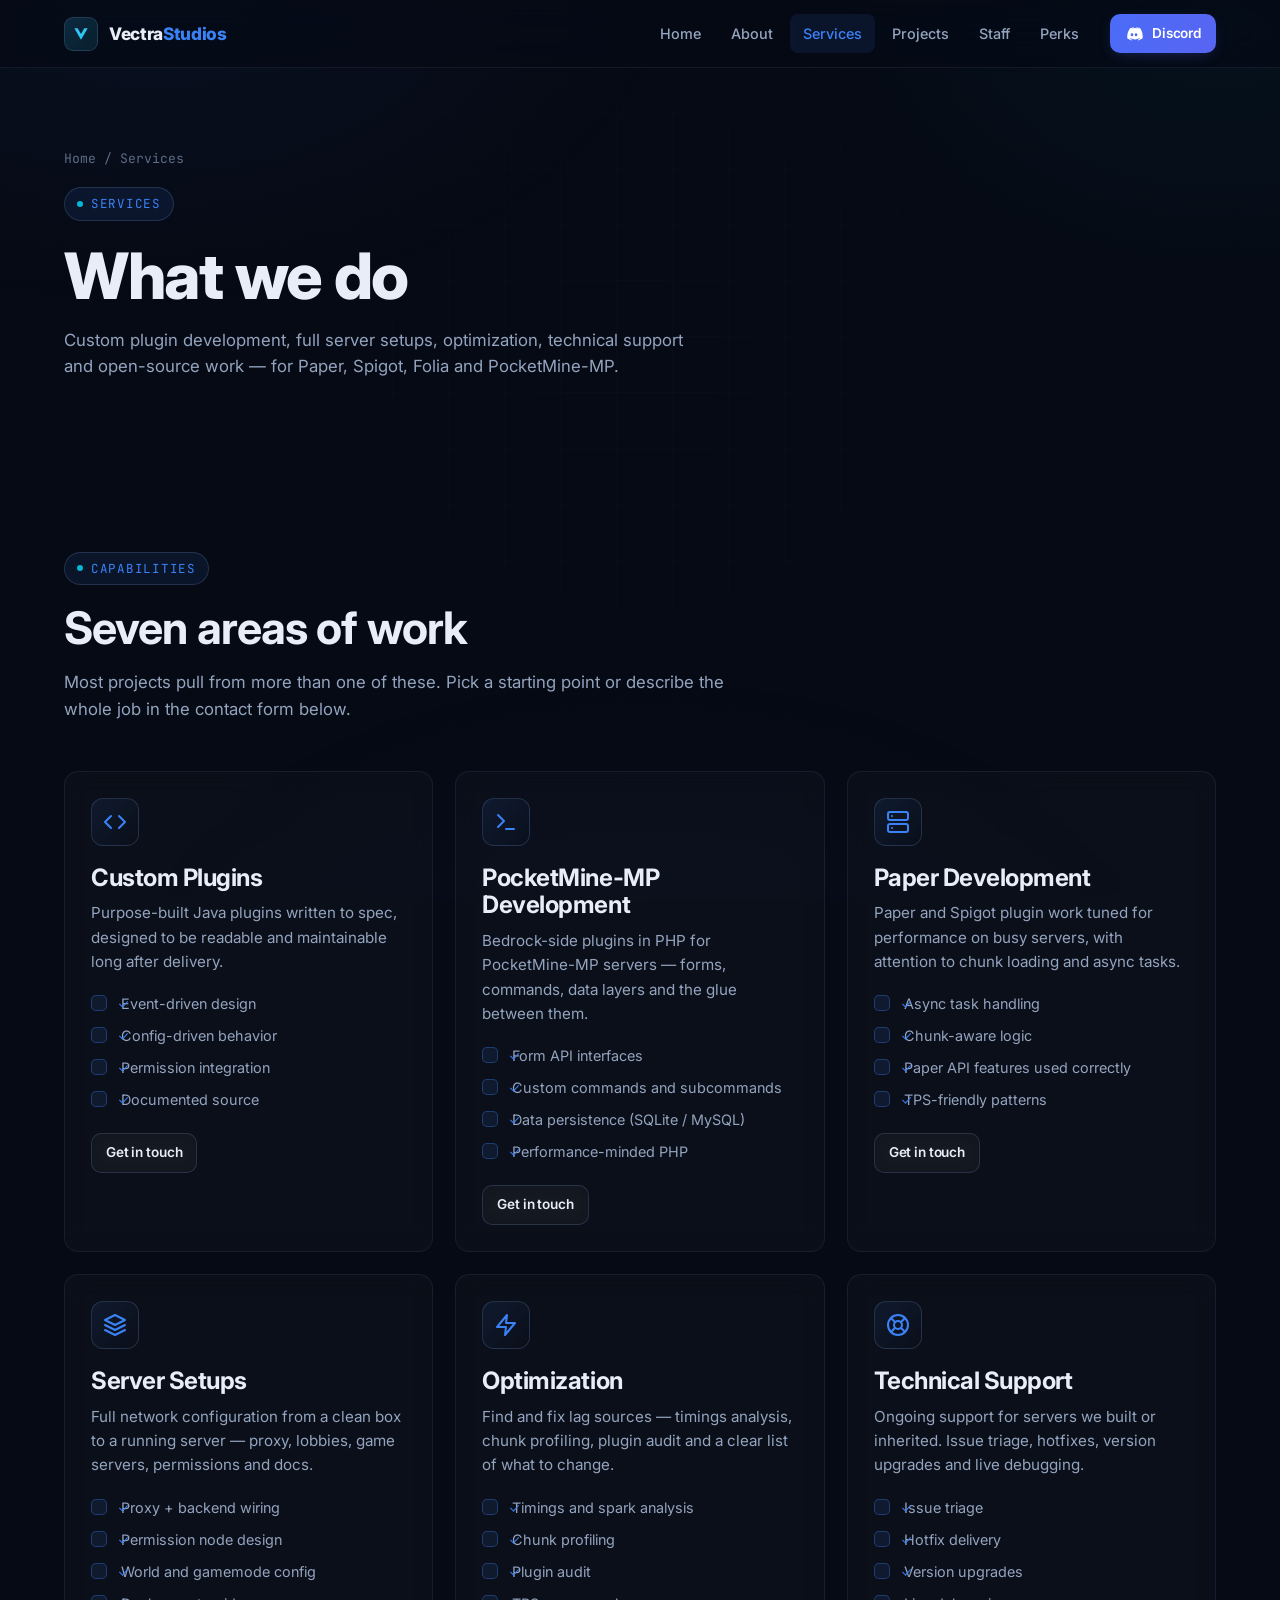
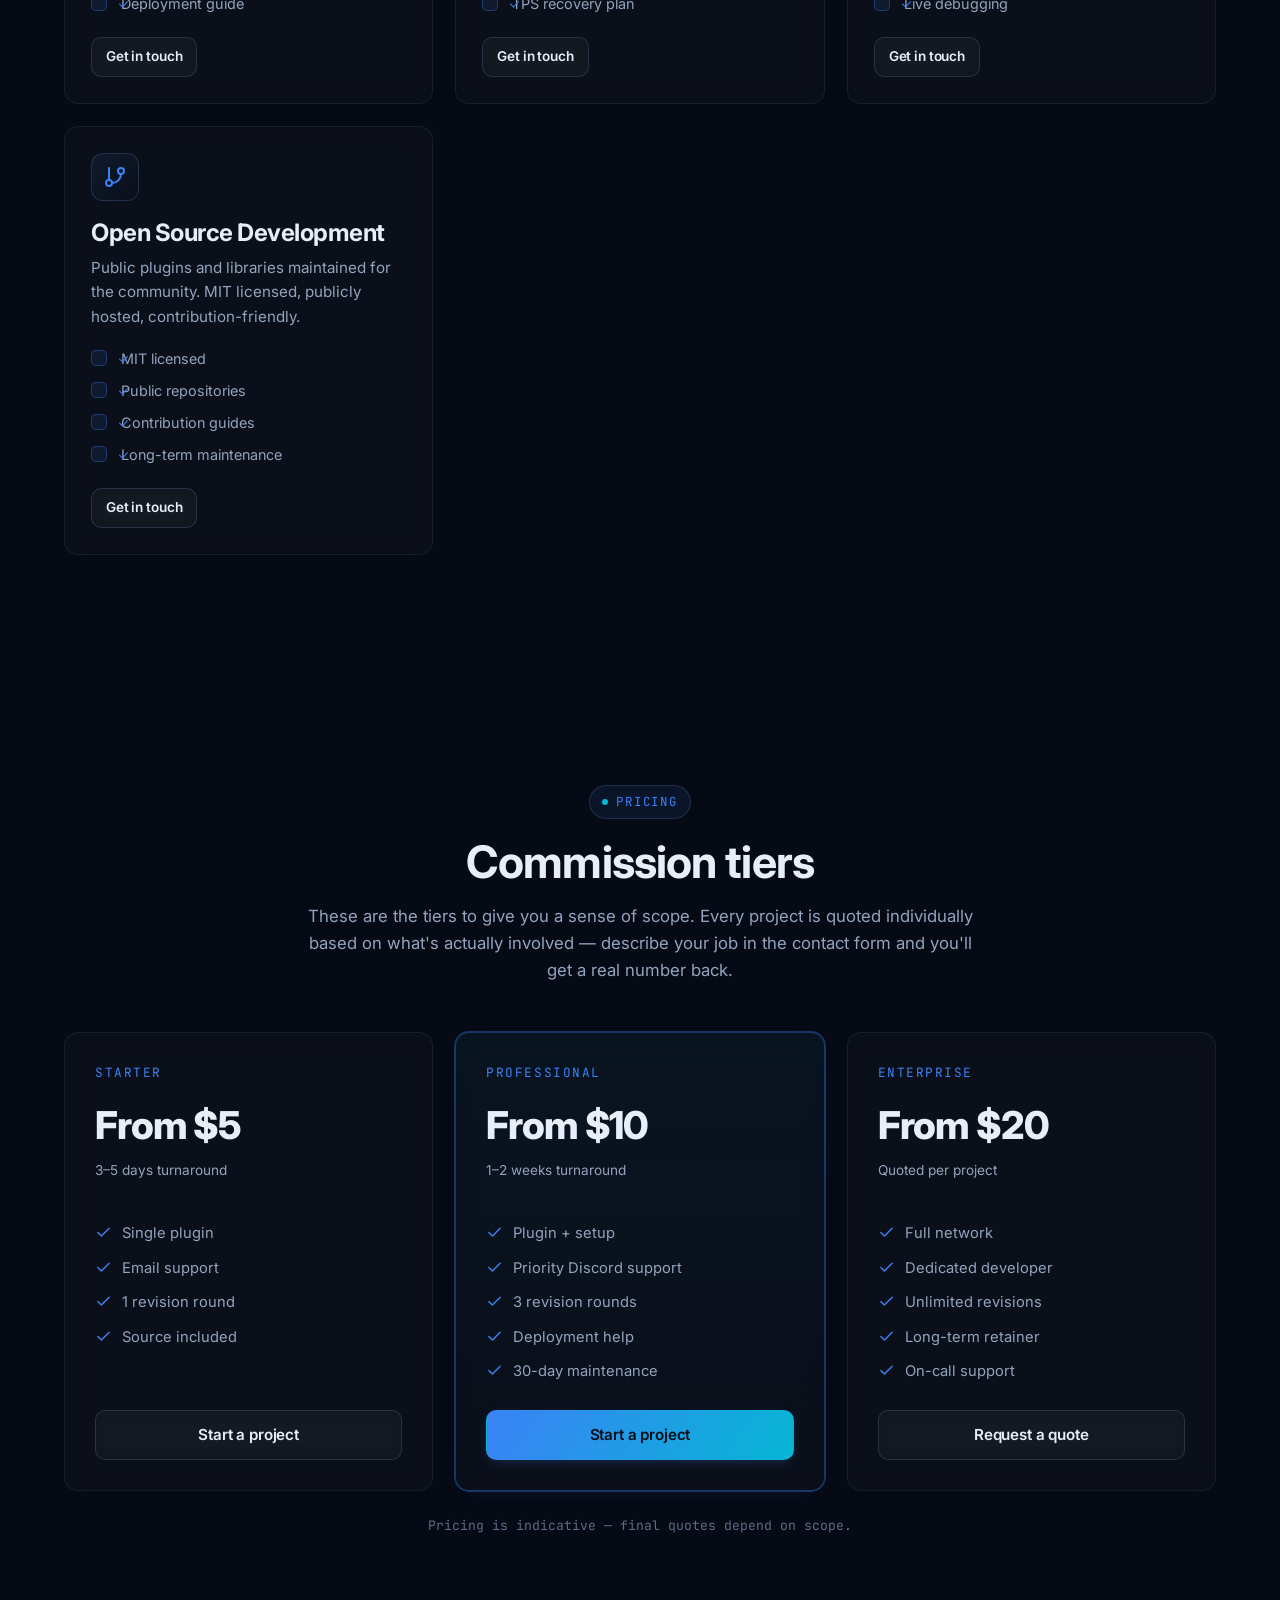
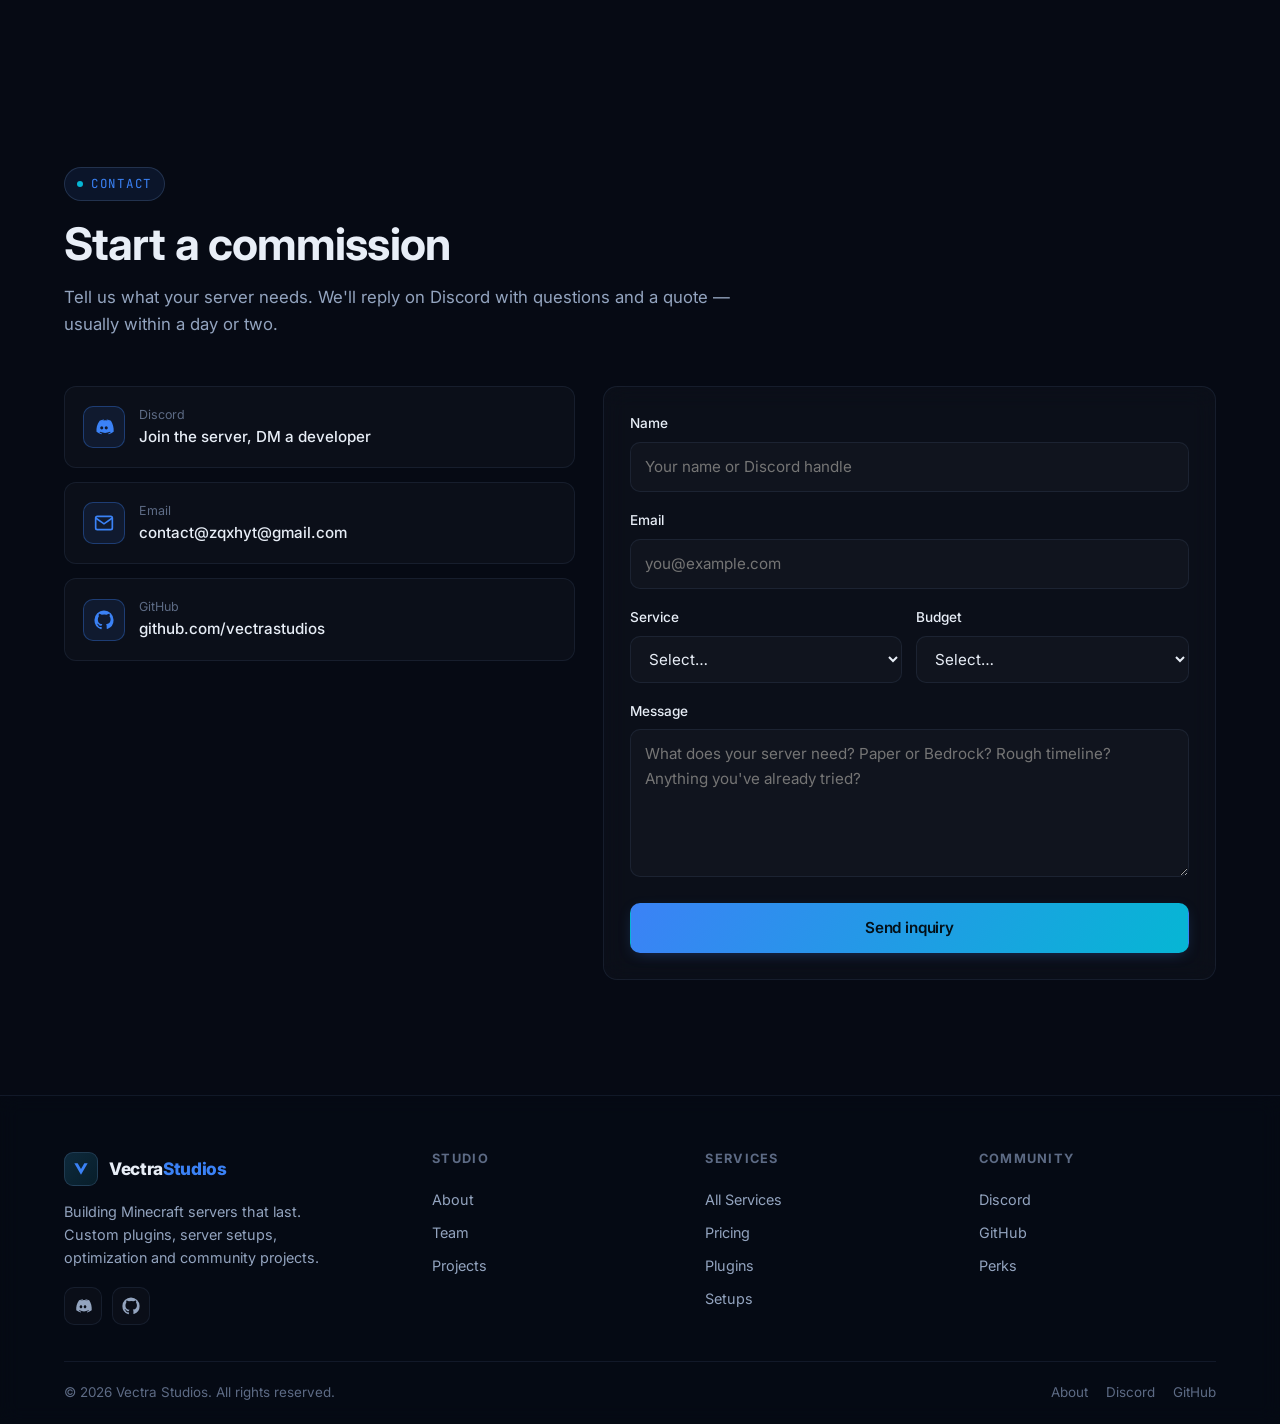
==== commit 7406b9e6: "ee" ====
--- a/services.html
+++ b/services.html
@@ -174,7 +174,7 @@
         <div class="section-head center" data-reveal>
           <span class="eyebrow">Pricing</span>
           <h2>Commission tiers</h2>
-          <p>These are example tiers to give you a sense of scope. Every project is quoted individually based on what's actually involved — describe your job in the contact form and you'll get a real number back.</p>
+          <p>These are the tiers to give you a sense of scope. Every project is quoted individually based on what's actually involved — describe your job in the contact form and you'll get a real number back.</p>
         </div>
         <div class="grid grid-3">
           <article class="card price-card" data-reveal data-reveal-delay="0s">
@@ -219,7 +219,7 @@
           </article>
         </div>
         <p class="text-dim mono mt-6" style="font-size:.82rem;text-align:center">
-          Pricing is indicative — final quotes depend on scope. Edit in services.html.
+          Pricing is indicative — final quotes depend on scope.
         </p>
       </div>
     </section>
@@ -245,7 +245,7 @@
               <div class="ic"><svg viewBox="0 0 24 24" fill="none" stroke="currentColor" stroke-width="2"><path d="M4 4h16c1.1 0 2 .9 2 2v12c0 1.1-.9 2-2 2H4c-1.1 0-2-.9-2-2V6c0-1.1.9-2 2-2z"/><polyline points="22,6 12,13 2,6"/></svg></div>
               <div class="meta">
                 <div class="k">Email</div>
-                <div class="v">contact@vectrastudios.dev</div>
+                <div class="v">contact@zqxhyt@gmail.com</div>
               </div>
             </a>
             <a class="contact-channel" href="https://github.com/vectrastudios" target="_blank" rel="noopener noreferrer">
